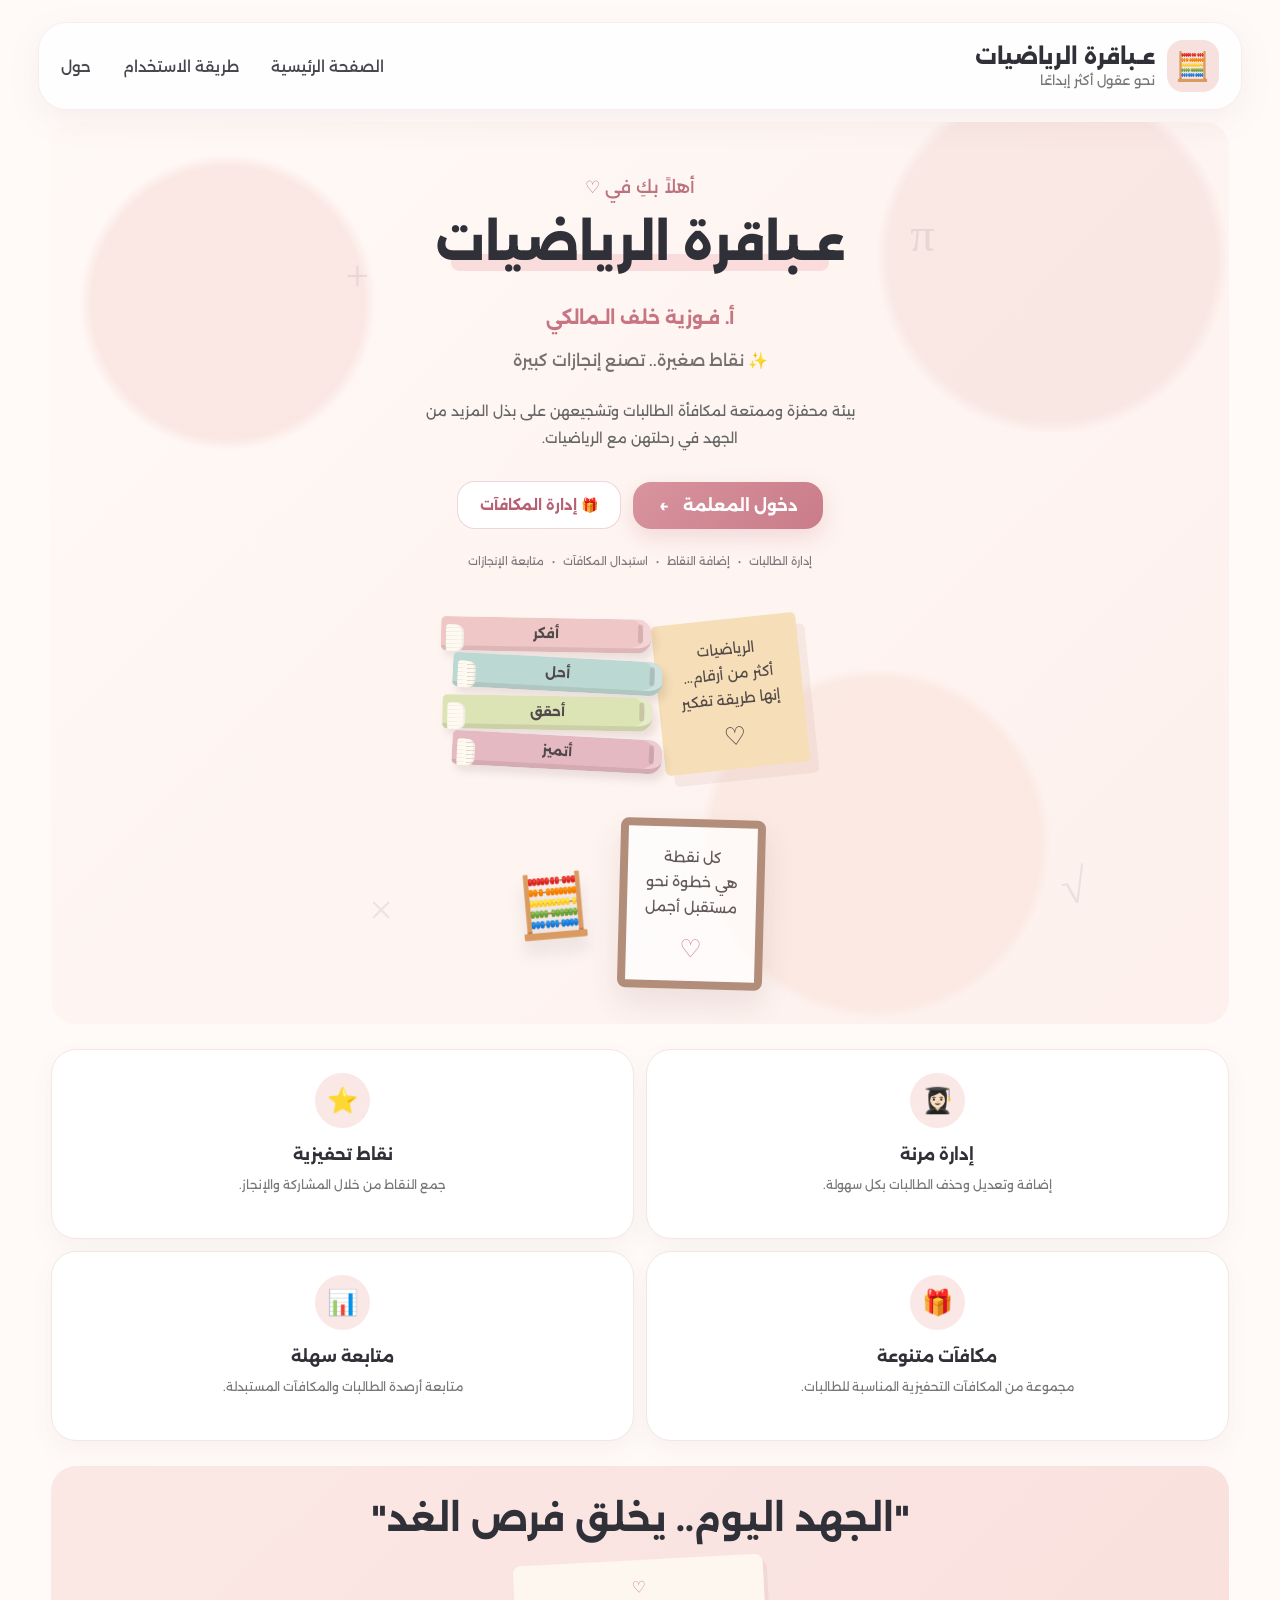
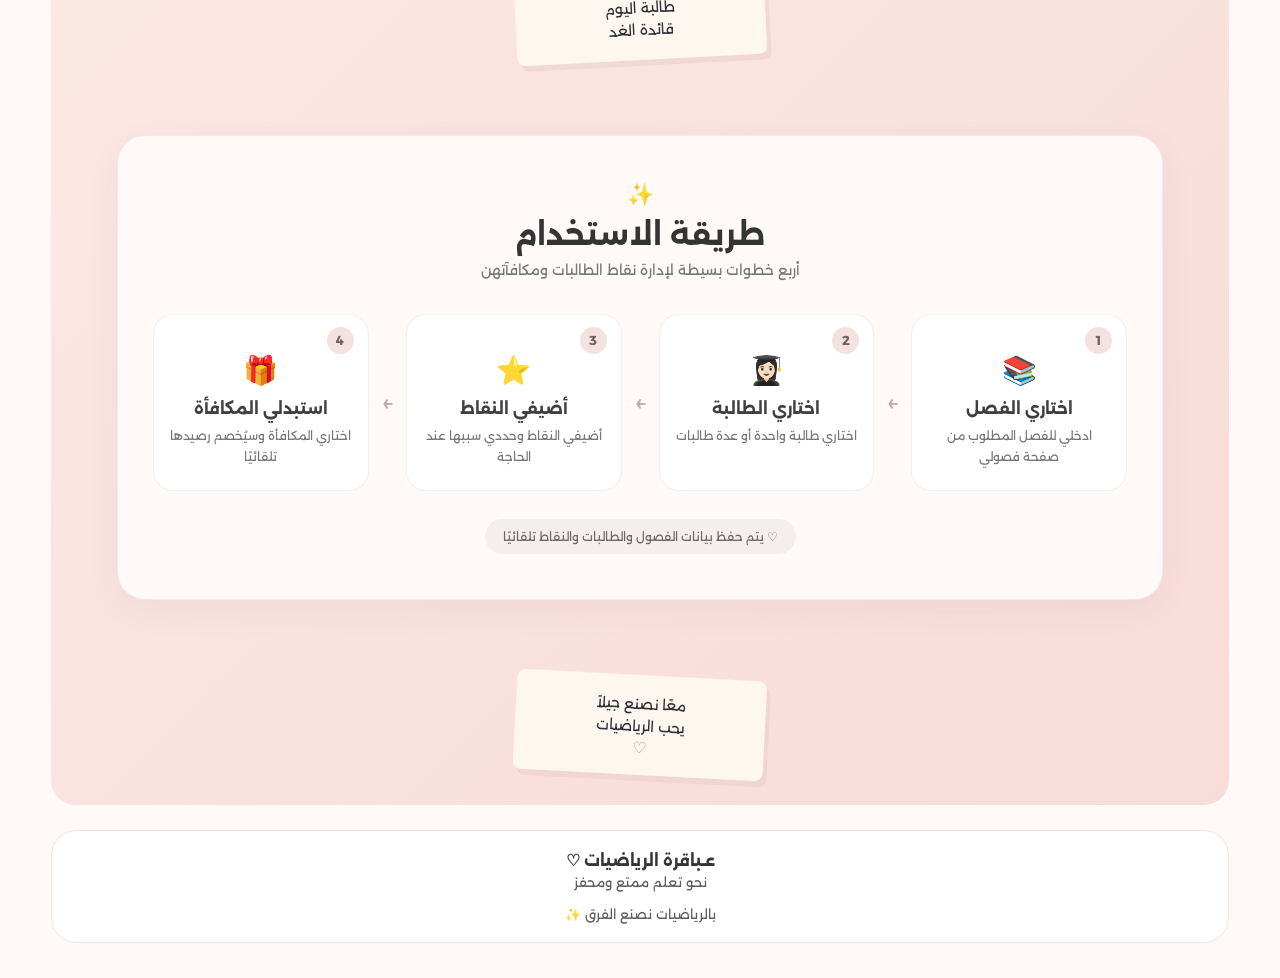
==== index.html @ 6f52456a "initial release - math geniuses" ====
<!DOCTYPE html>
<html lang="ar" dir="rtl">

<head>
    <meta charset="UTF-8">

    <meta
        name="viewport"
        content="width=device-width, initial-scale=1.0"
    >

    <title>عـباقرة الـريـاضيات</title>

    <!-- الخط العربي -->
    <link rel="preconnect" href="https://fonts.googleapis.com">
    <link rel="preconnect" href="https://fonts.gstatic.com" crossorigin>

    <link
    href="https://fonts.googleapis.com/css2?family=Alexandria:wght@400;500;600;700;800&display=swap"
    rel="stylesheet"
>

    <!-- ملف التنسيق -->
    <link rel="stylesheet" href="style.css">
</head>


<body>

    <!-- =========================
         شريط التنقل
    ========================== -->
    <header class="navbar">

        <div class="brand">
            <div class="brand-icon">🧮</div>

            <div>
                <h2>عـباقرة الرياضيات</h2>
                <p>نحو عقول أكثر إبداعًا</p>
            </div>
        </div>


        <nav class="nav-links">
            <a href="#home">الصفحة الرئيسية</a>
            <a href="#about">طريقة الاستخدام</a>
            <a href="#features">حول</a>
        </nav>

    </header>



    <!-- =========================
         الصفحة الرئيسية
    ========================== -->
    <main>

        <section class="hero" id="home">

            <!-- ديكورات رياضية -->
            <span class="math-symbol symbol-one">π</span>
            <span class="math-symbol symbol-two">√</span>
            <span class="math-symbol symbol-three">+</span>
            <span class="math-symbol symbol-four">×</span>


            <!-- الديكور الأيمن -->
            <div class="hero-decoration right-decoration">

                <div class="quote-card">
                    <p>
                        كل نقطة
                        <br>
                        هي خطوة نحو
                        <br>
                        مستقبل أجمل
                    </p>

                    <span>♡</span>
                </div>

                <div class="calculator">
                    🧮
                </div>

            </div>


            <!-- المحتوى الرئيسي -->
            <div class="hero-content">

                <p class="welcome">
                    أهلاً بكِ في ♡
                </p>

                <h1>
                     عـباقرة الرياضيات
                </h1>
<p class="teacher-name">أ. فـوزية خلف الـمالكي</p>
                <h3>
                    ✨ نقاط صغيرة.. تصنع إنجازات كبيرة
                </h3>

                <p class="hero-description">
                    بيئة محفزة وممتعة لمكافأة الطالبات
                    وتشجيعهن على بذل المزيد من الجهد
                    في رحلتهن مع الرياضيات.
                </p>
<div class="hero-main-actions">

    <a href="classes.html" class="main-btn">
        دخول المعلمة
        <span>←</span>
    </a>

    <a href="rewards.html?mode=manage" class="rewards-main-btn">
        🎁 إدارة المكافآت
    </a>

</div>

                <div class="hero-mini-info">
                    <span>إدارة الطالبات</span>
                    <span>•</span>
                    <span>إضافة النقاط</span>
                    <span>•</span>
                    <span>استبدال المكافآت</span>
                    <span>•</span>
                    <span>متابعة الإنجازات</span>
                </div>

            </div>


            <!-- الديكور الأيسر -->
            <div class="hero-decoration left-decoration">

                <div class="sticky-note">
                    <p>
                        الرياضيات
                        <br>
                        أكثر من أرقام...
                        <br>
                        إنها طريقة تفكير
                    </p>

                    <span>♡</span>
                </div>


                <div class="books">
                    <div class="book">أفكر</div>
                    <div class="book">أحل</div>
                    <div class="book">أحقق</div>
                    <div class="book">أتميز</div>
                </div>

            </div>

        </section>



        <!-- =========================
             مميزات النظام
        ========================== -->
        <section class="features" id="features">

            <article class="feature-card">

                <div class="feature-icon">
                    👩🏻‍🎓
                </div>

                <h3>إدارة مرنة</h3>

                <p>
                    إضافة وتعديل وحذف الطالبات
                    بكل سهولة.
                </p>

            </article>


            <article class="feature-card">

                <div class="feature-icon">
                    ⭐
                </div>

                <h3>نقاط تحفيزية</h3>

                <p>
                    جمع النقاط من خلال
                    المشاركة والإنجاز.
                </p>

            </article>


            <article class="feature-card">

                <div class="feature-icon">
                    🎁
                </div>

                <h3>مكافآت متنوعة</h3>

                <p>
                    مجموعة من المكافآت
                    التحفيزية المناسبة للطالبات.
                </p>

            </article>


            <article class="feature-card">

                <div class="feature-icon">
                    📊
                </div>

                <h3>متابعة سهلة</h3>

                <p>
                    متابعة أرصدة الطالبات
                    والمكافآت المستبدلة.
                </p>

            </article>

        </section>



        <!-- =========================
             عبارة تحفيزية
        ========================== -->
        <section class="motivation" id="about">

            <div class="small-note">
                <span>♡</span>
                <p>
                    طالبة اليوم
                    <br>
                    قائدة الغد
                </p>
            </div>
<!-- طريقة الاستخدام -->
<section class="how-to-use" id="how-to-use">

    <div class="how-title">
        <span>✨</span>
        <h2>طريقة الاستخدام</h2>
        <p>أربع خطوات بسيطة لإدارة نقاط الطالبات ومكافآتهن</p>
    </div>

    <div class="how-steps">

        <div class="how-step">
            <span class="step-number">1</span>
            <div class="step-icon">📚</div>
            <h3>اختاري الفصل</h3>
            <p>ادخلي للفصل المطلوب من صفحة فصولي</p>
        </div>

        <div class="how-arrow">←</div>

        <div class="how-step">
            <span class="step-number">2</span>
            <div class="step-icon">👩🏻‍🎓</div>
            <h3>اختاري الطالبة</h3>
            <p>اختاري طالبة واحدة أو عدة طالبات</p>
        </div>

        <div class="how-arrow">←</div>

        <div class="how-step">
            <span class="step-number">3</span>
            <div class="step-icon">⭐</div>
            <h3>أضيفي النقاط</h3>
            <p>أضيفي النقاط وحددي سببها عند الحاجة</p>
        </div>

        <div class="how-arrow">←</div>

        <div class="how-step">
            <span class="step-number">4</span>
            <div class="step-icon">🎁</div>
            <h3>استبدلي المكافأة</h3>
            <p>اختاري المكافأة وسيُخصم رصيدها تلقائيًا</p>
        </div>

    </div>

    <p class="how-note">
        ♡ يتم حفظ بيانات الفصول والطالبات والنقاط تلقائيًا
    </p>

</section>

            <h2>
                "الجهد اليوم.. يخلق فرص الغد"
            </h2>


            <div class="small-note">
                <p>
                    معًا نصنع جيلاً
                    <br>
                    يحب الرياضيات
                </p>
                <span>♡</span>
            </div>

        </section>

    </main>



    <!-- =========================
         الفوتر
    ========================== -->
    <footer>

        <div>
            <strong>عـباقرة الرياضيات ♡</strong>
            <p>نحو تعلم ممتع ومحفز</p>
        </div>

        <p>
            بالرياضيات نصنع الفرق ✨
        </p>

    </footer>



    <!-- ملف JavaScript -->
    <script src="script.js"></script>

</body>

</html>
---- style.css ----
/* =========================
   إعدادات عامة
========================= */

* {
    margin: 0;
    padding: 0;
    box-sizing: border-box;
}

html {
    scroll-behavior: smooth;
}
body {
    font-family: "Alexandria", sans-serif;
    background: #fffaf8;
    color: #303038;
    overflow-x: hidden;
}

button,
a {
    font-family: inherit;
}

button {
    border: none;
    cursor: pointer;
}


/* =========================
   شريط التنقل
========================= */

.navbar {
    width: min(94%, 1400px);
    min-height: 88px;
    margin: 22px auto 0;
    padding: 14px 22px;

    display: flex;
    align-items: center;
    justify-content: space-between;
    gap: 25px;

    background: rgba(255, 255, 255, 0.82);
    border: 1px solid rgba(208, 137, 147, 0.15);
    border-radius: 28px;

    box-shadow: 0 10px 35px rgba(110, 73, 76, 0.07);

    position: relative;
    z-index: 20;
}

.brand {
    display: flex;
    align-items: center;
    gap: 12px;
}

.brand-icon {
    width: 52px;
    height: 52px;

    display: grid;
    place-items: center;

    background: #f7e1df;
    border-radius: 16px;

    font-size: 28px;
}

.brand h2 {
    font-size: 21px;
    font-weight: 800;
}

.brand p {
    margin-top: 3px;
    font-size: 13px;
    color: #777;
}

.nav-links {
    display: flex;
    align-items: center;
    gap: 32px;
}

.nav-links a {
    color: #46464d;
    text-decoration: none;
    font-size: 15px;
    font-weight: 500;

    transition: 0.25s;
}

.nav-links a:hover {
    color: #c47d88;
}

.teacher-btn,
.main-btn {
    background: linear-gradient(
        135deg,
        #d8949e,
        #c97c89
    );

    color: white;

    border-radius: 18px;

    box-shadow: 0 8px 22px rgba(194, 112, 126, 0.22);

    transition:
        transform 0.25s ease,
        box-shadow 0.25s ease;
}

.teacher-btn {
    padding: 13px 21px;
    font-size: 15px;
}

.teacher-btn:hover,
.main-btn:hover {
    transform: translateY(-3px);
    box-shadow: 0 12px 26px rgba(194, 112, 126, 0.28);
}


/* =========================
   Hero
========================= */

.hero {
    width: min(94%, 1400px);
    min-height: 630px;

    margin: 18px auto 0;
    padding: 65px 45px;

    border-radius: 35px;

    position: relative;

    display: grid;
    grid-template-columns: 1fr 1.5fr 1fr;
    align-items: center;
    gap: 35px;

    overflow: hidden;

    background:
        radial-gradient(
            circle at 15% 20%,
            rgba(240, 188, 187, 0.28) 0 11%,
            transparent 12%
        ),
        radial-gradient(
            circle at 85% 15%,
            rgba(238, 202, 199, 0.30) 0 13%,
            transparent 14%
        ),
        radial-gradient(
            circle at 70% 80%,
            rgba(248, 221, 211, 0.45) 0 15%,
            transparent 16%
        ),
        linear-gradient(
            135deg,
            #fff9f5,
            #fdf0ed
        );
}


/* رموز الرياضيات بالخلفية */

.math-symbol {
    position: absolute;
    color: rgba(108, 100, 100, 0.18);
    font-family: Georgia, serif;
    user-select: none;
}

.symbol-one {
    top: 85px;
    right: 25%;
    font-size: 48px;
}

.symbol-two {
    bottom: 110px;
    right: 12%;
    font-size: 48px;
    transform: rotate(-10deg);
}

.symbol-three {
    top: 130px;
    left: 25%;
    font-size: 42px;
}

.symbol-four {
    bottom: 90px;
    left: 27%;
    font-size: 42px;
}


/* =========================
   منتصف الصفحة
========================= */

.hero-content {
    text-align: center;
    position: relative;
    z-index: 3;
}

.welcome {
    color: #bb737e;
    font-size: 21px;
    font-weight: 500;
    margin-bottom: 16px;
}

.hero-content h1 {
    display: inline-block;

    position: relative;

    font-size: clamp(38px, 4.4vw, 67px);
    line-height: 1.25;
    font-weight: 800;

    margin-bottom: 20px;
}

.hero-content h1::after {
    content: "";

    position: absolute;

    right: 4%;
    bottom: 2px;

    width: 92%;
    height: 17px;

    background: rgba(235, 166, 171, 0.32);

    border-radius: 20px;

    z-index: -1;
}

.hero-content h3 {
    font-size: 20px;
    color: #766f70;
    font-weight: 500;

    margin-bottom: 24px;
}

.hero-description {
    max-width: 580px;

    margin: 0 auto 30px;

    font-size: 17px;
    line-height: 2;
    color: #666;
}

.main-btn {
    min-width: 220px;

    padding: 16px 30px;

    font-size: 18px;
    font-weight: 700;
}

.main-btn span {
    margin-right: 10px;
}

.hero-mini-info {
    margin-top: 25px;

    display: flex;
    justify-content: center;
    flex-wrap: wrap;
    gap: 8px;

    color: #81787a;
    font-size: 13px;
}


/* =========================
   ديكورات Hero
========================= */

.hero-decoration {
    position: relative;
    z-index: 2;
}

.right-decoration {
    display: flex;
    flex-direction: column;
    align-items: center;
    gap: 28px;
}

.quote-card {
    width: 210px;
    min-height: 245px;

    padding: 34px 22px;

    display: flex;
    flex-direction: column;
    justify-content: center;

    text-align: center;

    background: rgba(255, 255, 255, 0.72);

    border: 8px solid #b28d79;
    border-radius: 8px;

    box-shadow: 0 15px 30px rgba(89, 63, 57, 0.10);

    transform: rotate(1.5deg);
}

.quote-card p {
    font-size: 21px;
    line-height: 1.8;
    color: #625958;
}

.quote-card span {
    margin-top: 12px;
    font-size: 25px;
    color: #d38a96;
}

.calculator {
    font-size: 75px;

    transform: rotate(-5deg);

    filter: drop-shadow(
        0 12px 8px rgba(0, 0, 0, 0.10)
    );
}


/* اليسار */

.left-decoration {
    display: flex;
    flex-direction: column;
    align-items: center;
    gap: 35px;
}

.sticky-note {
    width: 210px;
    min-height: 205px;

    padding: 30px 24px;

    background: #f6deb8;

    border-radius: 5px;

    box-shadow: 8px 12px 0 rgba(191, 143, 123, 0.12);

    transform: rotate(-6deg);

    text-align: center;
}

.sticky-note p {
    font-size: 19px;
    line-height: 1.8;
    color: #544b48;
}

.sticky-note span {
    display: block;
    margin-top: 8px;

    font-size: 25px;
}
.books {
    width: 225px;
    display: flex;
    flex-direction: column;
    align-items: center;
    gap: 5px;
    transform: rotate(2deg);
}

.book {
    width: 210px;
    height: 48px;

    position: relative;

    display: flex;
    align-items: center;
    justify-content: center;

    border-radius: 5px 14px 14px 5px;

    font-size: 17px;
    font-weight: 700;
    color: #51494b;

    /* سماكة الكتاب */
    border-bottom: 5px solid rgba(90, 70, 70, 0.12);

    box-shadow:
        4px 6px 8px rgba(83, 60, 60, 0.12),
        inset -8px 0 0 rgba(255,255,255,0.25);
}

/* كعب الكتاب */
.book::before {
    content: "";

    position: absolute;
    right: 8px;
    top: 5px;
    bottom: 5px;

    width: 5px;

    border-radius: 5px;

    background: rgba(100, 70, 75, 0.18);
}

/* شكل الصفحات من الطرف */
.book::after {
    content: "";

    position: absolute;
    left: 5px;
    top: 8px;

    width: 18px;
    height: 27px;

    border-radius: 3px 8px 8px 3px;

    background:
        repeating-linear-gradient(
            to bottom,
            #fffaf1 0px,
            #fffaf1 3px,
            #ddd3c7 4px
        );

    box-shadow: inset -2px 0 2px rgba(0,0,0,0.06);
}


/* نخلي الكتب مو فوق بعض بشكل مثالي */

.book:nth-child(1) {
    background: #efc7c7;
    transform: translateX(-7px) rotate(-1deg);
}

.book:nth-child(2) {
    background: #bcd8d2;
    transform: translateX(6px) rotate(1deg);
}

.book:nth-child(3) {
    background: #dce3b5;
    transform: translateX(-3px) rotate(-1deg);
}

.book:nth-child(4) {
    background: #e5b9c1;
    transform: translateX(8px) rotate(1deg);
}

/* =========================
   المميزات
========================= */

.features {
    width: min(94%, 1400px);

    margin: 25px auto;

    display: grid;
    grid-template-columns: repeat(4, 1fr);
    gap: 18px;
}

.feature-card {
    min-height: 220px;

    padding: 30px 22px;

    text-align: center;

    background: #ffffff;

    border: 1px solid #f4e6e3;
    border-radius: 25px;

    box-shadow: 0 10px 25px rgba(105, 77, 73, 0.05);

    transition:
        transform 0.25s ease,
        box-shadow 0.25s ease;
}

.feature-card:hover {
    transform: translateY(-5px);

    box-shadow: 0 15px 32px rgba(105, 77, 73, 0.10);
}

.feature-icon {
    width: 67px;
    height: 67px;

    margin: 0 auto 17px;

    display: grid;
    place-items: center;

    background: #f9e8e5;

    border-radius: 50%;

    font-size: 30px;
}

.feature-card h3 {
    font-size: 19px;
    margin-bottom: 10px;
}

.feature-card p {
    font-size: 14px;
    line-height: 1.8;
    color: #777;
}


/* =========================
   العبارة التحفيزية
========================= */

.motivation {
    width: min(94%, 1400px);

    margin: 25px auto;

    padding: 38px 50px;

    min-height: 170px;

    display: flex;
    align-items: center;
    justify-content: space-between;
    gap: 35px;

    background:
        linear-gradient(
            135deg,
            #fbe8e5,
            #f8dcd9
        );

    border-radius: 30px;
}

.motivation h2 {
    font-size: clamp(22px, 3vw, 36px);
    text-align: center;
}

.small-note {
    min-width: 165px;

    padding: 18px;

    text-align: center;

    background: rgba(255, 250, 241, 0.90);

    border-radius: 8px;

    transform: rotate(-3deg);

    box-shadow: 4px 6px 0 rgba(144, 94, 88, 0.08);
}

.small-note:last-child {
    transform: rotate(3deg);
}

.small-note p {
    line-height: 1.6;
    font-size: 14px;
}

.small-note span {
    color: #c87d88;
}


/* =========================
   Footer
========================= */

footer {
    width: min(94%, 1400px);

    margin: 25px auto 35px;

    padding: 25px 30px;

    display: flex;
    align-items: center;
    justify-content: space-between;
    gap: 30px;

    background: white;

    border: 1px solid #f1e4e1;
    border-radius: 25px;

    color: #625c5d;
}

footer strong {
    color: #34343a;
}

footer p {
    margin-top: 4px;
    font-size: 13px;
}


/* ========================================
   Tablet
   من 769px إلى 1100px
======================================== */

@media (max-width: 1100px) {

    .navbar {
        padding: 13px 18px;
    }

    .nav-links {
        gap: 15px;
    }

    .nav-links a {
        font-size: 13px;
    }

    .hero {
        min-height: 570px;

        grid-template-columns: 0.75fr 1.5fr 0.75fr;

        padding: 50px 25px;
        gap: 18px;
    }

    .quote-card,
    .sticky-note {
        width: 165px;
    }

    .quote-card {
        min-height: 205px;
        padding: 20px 15px;
    }

    .quote-card p {
        font-size: 17px;
    }

    .sticky-note {
        min-height: 175px;
        padding: 22px 15px;
    }

    .sticky-note p {
        font-size: 16px;
    }

    .books {
        width: 170px;
    }

    .calculator {
        font-size: 58px;
    }

    .features {
        grid-template-columns: repeat(2, 1fr);
    }
}


/* ========================================
   Mobile
======================================== */

@media (max-width: 768px) {

    .navbar {
        width: 92%;

        min-height: auto;

        margin-top: 14px;

        padding: 12px 15px;

        border-radius: 20px;
        flex-wrap: wrap;
    }

    .brand-icon {
        width: 42px;
        height: 42px;

        font-size: 23px;
    }

    .brand h2 {
        font-size: 16px;
    }

    .brand p {
        font-size: 10px;
    }
.nav-links {
    display: flex;
    width: 100%;
    justify-content: center;
    align-items: center;
    gap: 8px;
    order: 3;
    margin-top: 10px;
    flex-wrap: wrap;
}

.nav-links a {
    font-size: 11px;
    padding: 7px 10px;
    border-radius: 10px;
    white-space: nowrap;
}
    }

    .teacher-btn {
        padding: 10px 13px;
        font-size: 12px;
    }


    /* Hero */

    .hero {
        width: 92%;

        min-height: auto;

        margin-top: 12px;

        padding: 55px 20px 35px;

        display: flex;
        flex-direction: column;

        border-radius: 25px;
    }

    .hero-content {
        order: 1;
    }

    .left-decoration {
        order: 2;
    }

    .right-decoration {
        order: 3;
    }

    .welcome {
        font-size: 17px;
    }

    .hero-content h1 {
        font-size: clamp(34px, 10vw, 48px);
    }

    .hero-content h3 {
        font-size: 16px;
        line-height: 1.7;
    }

    .hero-description {
        max-width: 440px;

        font-size: 14px;
        line-height: 1.9;
    }

    .main-btn {
        min-width: 190px;

        padding: 14px 22px;

        font-size: 16px;
    }

    .hero-mini-info {
        font-size: 11px;
    }


    /* ديكورات الجوال */

    .left-decoration,
    .right-decoration {
        width: 100%;

        flex-direction: row;
        justify-content: center;

        margin-top: 15px;
    }

    .sticky-note,
    .quote-card {
        width: 145px;
        min-height: 150px;

        padding: 18px 12px;
    }

    .sticky-note p,
    .quote-card p {
        font-size: 14px;
    }

    .books {
        width: 145px;
    }

    .book {
        height: 34px;
        font-size: 13px;
    }

    .calculator {
        font-size: 60px;
    }

    .math-symbol {
        opacity: 0.65;
    }


    /* Features */

    .features {
        width: 92%;

        grid-template-columns: repeat(2, 1fr);

        gap: 12px;
    }

    .feature-card {
        min-height: 190px;

        padding: 23px 12px;
    }

    .feature-icon {
        width: 55px;
        height: 55px;

        font-size: 25px;
    }

    .feature-card h3 {
        font-size: 16px;
    }

    .feature-card p {
        font-size: 12px;
    }


    /* Motivation */

    .motivation {
        width: 92%;

        padding: 30px 20px;

        flex-direction: column;

        gap: 20px;

        border-radius: 25px;
    }

    .motivation h2 {
        order: -1;
    }

    .small-note {
        width: min(100%, 250px);
    }


    /* Footer */

    footer {
        width: 92%;

        padding: 20px;

        flex-direction: column;

        text-align: center;

        gap: 12px;
    }



/* ========================================
   الجوال الصغير جدًا
======================================== */

@media (max-width: 420px) {

    .brand p {
        display: none;
    }

    .teacher-btn span {
        display: none;
    }

    .hero {
        padding-left: 15px;
        padding-right: 15px;
    }

    .hero-content h1 {
        font-size: 34px;
    }

    .features {
        grid-template-columns: 1fr;
    }

    .left-decoration,
    .right-decoration {
        gap: 12px;
    }

    .sticky-note,
    .quote-card,
    .books {
        width: 130px;
    }
}
.main-btn {
    display: inline-block;
    text-decoration: none;
}
/* ========================================
   صفحة الفصول
======================================== */

.classes-page {
    min-height: 100vh;
    padding: 45px 5% 70px;

    background:
        radial-gradient(
            circle at 10% 15%,
            rgba(239, 199, 199, 0.35) 0 8%,
            transparent 9%
        ),
        radial-gradient(
            circle at 90% 80%,
            rgba(221, 226, 191, 0.30) 0 10%,
            transparent 11%
        ),
        linear-gradient(
            135deg,
            #fffaf7,
            #fdf1ee
        );

    position: relative;
}


/* زر العودة */

.back-link {
    display: inline-flex;
    align-items: center;

    padding: 10px 16px;

    color: #9d6871;
    background: rgba(255, 255, 255, 0.75);

    border: 1px solid #f0dcda;
    border-radius: 14px;

    text-decoration: none;
    font-size: 14px;

    transition: 0.25s;
}

.back-link:hover {
    transform: translateX(4px);
    background: white;
}


/* عنوان الصفحة */

.classes-header {
    max-width: 700px;

    margin: 55px auto 35px;

    text-align: center;
}

.classes-small-title {
    display: inline-block;

    margin-bottom: 12px;

    color: #bd7782;
    font-size: 15px;
    font-weight: 600;
}

.classes-header h1 {
    position: relative;

    width: fit-content;

    margin: 0 auto 15px;

    font-size: clamp(38px, 5vw, 60px);
    font-weight: 800;
}

.classes-header h1::after {
    content: "";

    position: absolute;

    right: 0;
    bottom: 2px;

    width: 100%;
    height: 14px;

    background: rgba(232, 161, 168, 0.28);

    border-radius: 20px;

    z-index: -1;
}

.classes-header p {
    color: #777074;

    font-size: 16px;
    line-height: 1.9;
}


/* الحاوية */

.classes-container {
    width: min(100%, 1100px);

    margin: 0 auto;

    padding: 35px;

    background: rgba(255, 255, 255, 0.65);

    border: 1px solid rgba(235, 213, 210, 0.8);
    border-radius: 30px;

    box-shadow: 0 15px 40px rgba(103, 73, 73, 0.06);

    text-align: center;
}


/* مكان بطاقات الفصول */

.classes-grid {
    display: grid;

    grid-template-columns:
        repeat(auto-fit, minmax(240px, 1fr));

    gap: 20px;

    margin-bottom: 25px;
}


/* حالة عدم وجود فصول */

.empty-classes {
    padding: 45px 20px 35px;

    text-align: center;
}

.empty-icon {
    width: 90px;
    height: 90px;

    margin: 0 auto 20px;

    display: grid;
    place-items: center;

    background: #f8e4e1;

    border-radius: 50%;

    font-size: 43px;

    box-shadow: 0 10px 25px rgba(133, 91, 91, 0.08);
}

.empty-classes h2 {
    margin-bottom: 10px;

    font-size: 22px;
    color: #494348;
}

.empty-classes p {
    color: #898084;

    font-size: 14px;
    line-height: 1.8;
}


/* زر إضافة فصل */

.add-class-btn {
    display: inline-flex;
    align-items: center;
    justify-content: center;
    gap: 8px;

    min-width: 175px;

    padding: 14px 24px;

    background:
        linear-gradient(
            135deg,
            #d8949e,
            #c97c89
        );

    color: white;

    border-radius: 17px;

    font-size: 15px;
    font-weight: 600;

    box-shadow:
        0 9px 22px rgba(194, 112, 126, 0.22);

    transition:
        transform 0.25s ease,
        box-shadow 0.25s ease;
}

.add-class-btn span {
    font-size: 20px;
}

.add-class-btn:hover {
    transform: translateY(-3px);

    box-shadow:
        0 13px 27px rgba(194, 112, 126, 0.28);
}


/* ========================================
   صفحة الفصول - Tablet
======================================== */

@media (max-width: 900px) {

    .classes-page {
        padding:
            35px 4%
            60px;
    }

    .classes-header {
        margin-top: 45px;
    }

    .classes-container {
        padding: 28px;
    }
}


/* ========================================
   صفحة الفصول - Mobile
======================================== */

@media (max-width: 600px) {

    .classes-page {
        padding:
            22px 4%
            45px;
    }

    .back-link {
        font-size: 12px;

        padding:
            9px 12px;
    }

    .classes-header {
        margin:
            40px auto
            25px;
    }

    .classes-header h1 {
        font-size: 40px;
    }

    .classes-header p {
        padding: 0 12px;

        font-size: 13px;
    }

    .classes-container {
        padding:
            20px 15px
            25px;

        border-radius: 23px;
    }

    .empty-classes {
        padding:
            35px 10px
            28px;
    }

    .empty-icon {
        width: 75px;
        height: 75px;

        font-size: 35px;
    }

    .empty-classes h2 {
        font-size: 18px;
    }

    .empty-classes p {
        font-size: 12px;
    }

    .add-class-btn {
        width: 100%;

        max-width: 280px;
    }
}
/* ========================================
   نافذة إضافة فصل
======================================== */

.modal-overlay {
    position: fixed;
    inset: 0;

    display: none;
    align-items: center;
    justify-content: center;

    padding: 20px;

    background: rgba(55, 45, 48, 0.35);
    backdrop-filter: blur(5px);

    z-index: 1000;
}

.modal-overlay.active {
    display: flex;
}

.class-modal {
    position: relative;

    width: min(100%, 430px);

    padding: 38px 32px 32px;

    background: #fffaf8;

    border: 1px solid #f0dcda;
    border-radius: 28px;

    box-shadow: 0 25px 60px rgba(80, 55, 60, 0.18);

    text-align: center;
}

.close-modal {
    position: absolute;
    top: 15px;
    left: 18px;

    width: 35px;
    height: 35px;

    display: grid;
    place-items: center;

    background: #f7e7e5;
    color: #9d6871;

    border-radius: 50%;

    font-size: 22px;
}

.modal-icon {
    width: 75px;
    height: 75px;

    margin: 0 auto 18px;

    display: grid;
    place-items: center;

    background: #f8e4e1;
    border-radius: 50%;

    font-size: 35px;
}

.class-modal h2 {
    margin-bottom: 8px;

    font-size: 23px;
}

.class-modal p {
    margin-bottom: 22px;

    color: #81787b;
    font-size: 13px;
}

.class-modal input {
    width: 100%;

    padding: 15px 17px;
    margin-bottom: 16px;

    background: white;

    border: 1px solid #ead8d5;
    border-radius: 14px;
    outline: none;

    font-family: inherit;
    font-size: 14px;

    transition: 0.2s;
}

.class-modal input:focus {
    border-color: #d8949e;

    box-shadow:
        0 0 0 3px rgba(216, 148, 158, 0.13);
}

.save-class-btn {
    width: 100%;

    padding: 14px;

    background:
        linear-gradient(135deg, #d8949e, #c97c89);

    color: white;

    border-radius: 14px;

    font-size: 15px;
    font-weight: 600;
}

@media (max-width: 600px) {

    .class-modal {
        padding: 35px 22px 25px;

        border-radius: 22px;
    }
}
/* ========================================
   بطاقات الفصول
======================================== */

.class-card {
    position: relative;

    padding: 28px 22px;

    background:
        linear-gradient(
            145deg,
            #ffffff,
            #fff8f6
        );

    border: 1px solid #f0dfdc;
    border-radius: 23px;

    box-shadow:
        0 10px 25px rgba(95, 68, 72, 0.07);

    text-align: center;

    transition:
        transform 0.25s ease,
        box-shadow 0.25s ease;
}

.class-card:hover {
    transform: translateY(-4px);

    box-shadow:
        0 15px 32px rgba(95, 68, 72, 0.11);
}

.class-card-icon {
    width: 65px;
    height: 65px;

    margin: 0 auto 15px;

    display: grid;
    place-items: center;

    background: #f7e3e1;

    border-radius: 18px;

    font-size: 31px;
}

.class-card h2 {
    margin-bottom: 8px;

    font-size: 20px;
    color: #443e42;
}

.class-card p {
    margin-bottom: 20px;

    color: #8b8185;
    font-size: 13px;
}

.students-count {
    font-weight: 700;
    color: #bc7681;
}

.enter-class-btn {
    width: 100%;

    padding: 12px 18px;

    background: #f6e5e3;
    color: #a96772;

    border-radius: 13px;

    font-size: 14px;
    font-weight: 600;

    transition: 0.2s;
}

.enter-class-btn:hover {
    background: #d58d98;
    color: white;
}
/* أزرار تعديل وحذف الفصل */

.class-card-actions {
    position: absolute;

    top: 14px;
    left: 14px;

    display: flex;
    gap: 6px;
}

.edit-class-btn,
.delete-class-btn {
    width: 34px;
    height: 34px;

    display: grid;
    place-items: center;

    padding: 0;

    background: #fff;

    border: 1px solid #f0dfdc;
    border-radius: 10px;

    font-size: 14px;

    transition: 0.2s;
}

.edit-class-btn:hover {
    background: #f7e6e3;
    transform: translateY(-2px);
}

.delete-class-btn:hover {
    background: #f9dddd;
    transform: translateY(-2px);
}
/* ========================================
   صفحة الفصل
======================================== */

.class-page {
    min-height: 100vh;
    padding: 45px 5% 70px;

    background:
        radial-gradient(
            circle at 12% 18%,
            rgba(239, 199, 199, 0.32) 0 8%,
            transparent 9%
        ),
        radial-gradient(
            circle at 88% 82%,
            rgba(221, 226, 191, 0.28) 0 10%,
            transparent 11%
        ),
        linear-gradient(
            135deg,
            #fffaf7,
            #fdf1ee
        );
}


/* عنوان الفصل */
.class-header {
    position: relative;

    max-width: 700px;
    min-height: 150px;

    margin: 50px auto 35px;

    display: flex;
    flex-direction: column;
    align-items: center;
    justify-content: center;

    text-align: center;
}

.class-small-title {
    display: inline-block;

    margin-bottom: 12px;

    color: #bd7782;

    font-size: 15px;
    font-weight: 600;
}

.class-header h1 {
    position: relative;

    width: fit-content;

    margin: 0 auto 12px;

    font-size: clamp(36px, 5vw, 58px);
    font-weight: 800;
}

.class-header h1::after {
    content: "";

    position: absolute;

    right: 0;
    bottom: 2px;

    width: 100%;
    height: 14px;

    background: rgba(232, 161, 168, 0.28);

    border-radius: 20px;

    z-index: -1;
}

.class-header p {
    color: #82797d;
    font-size: 15px;
}

.class-header p span {
    color: #bb737e;
    font-weight: 700;
}


/* صندوق الطالبات */

.students-section {
    width: min(100%, 1150px);

    margin: 0 auto;

    padding: 30px;

    background: rgba(255, 255, 255, 0.72);

    border: 1px solid #f0dfdc;
    border-radius: 30px;

    box-shadow:
        0 15px 40px rgba(103, 73, 73, 0.06);
}


/* رأس القسم */

.students-section-header {
    display: flex;

    align-items: center;
    justify-content: space-between;

    gap: 20px;

    padding-bottom: 22px;

    border-bottom: 1px solid #f1e5e2;
}

.students-section-header h2 {
    margin-bottom: 6px;

    font-size: 22px;
}

.students-section-header p {
    color: #8a8184;

    font-size: 13px;
}


/* زر إضافة طالبة */

.add-student-btn {
    display: inline-flex;

    align-items: center;
    justify-content: center;

    padding: 13px 20px;

    background:
        linear-gradient(
            135deg,
            #d8949e,
            #c97c89
        );

    color: white;

    border-radius: 15px;

    font-size: 14px;
    font-weight: 600;

    box-shadow:
        0 8px 20px rgba(194, 112, 126, 0.20);

    transition: 0.25s;
}

.add-student-btn:hover {
    transform: translateY(-2px);

    box-shadow:
        0 11px 25px rgba(194, 112, 126, 0.27);
}


/* مكان بطاقات الطالبات */

.students-grid {
    display: grid;

    grid-template-columns:
        repeat(auto-fit, minmax(230px, 1fr));

    gap: 16px;

    margin-top: 25px;
}


/* إذا الفصل فارغ */

.empty-students {
    padding: 60px 20px 45px;

    text-align: center;
}

.empty-student-icon {
    width: 85px;
    height: 85px;

    margin: 0 auto 18px;

    display: grid;
    place-items: center;

    background: #f8e5e2;

    border-radius: 50%;

    font-size: 38px;
}

.empty-students h3 {
    margin-bottom: 9px;

    color: #494348;

    font-size: 19px;
}

.empty-students p {
    color: #8b8285;

    font-size: 13px;
}


/* Tablet */

@media (max-width: 900px) {

    .class-page {
        padding: 35px 4% 60px;
    }

    .students-section {
        padding: 25px;
    }
}


/* Mobile */

@media (max-width: 600px) {

    .class-page {
        padding: 22px 4% 45px;
    }

    .class-header {
        margin: 40px auto 25px;
    }

    .class-header h1 {
        font-size: 38px;
    }

    .students-section {
        padding: 20px 15px;

        border-radius: 23px;
    }

    .students-section-header {
        align-items: flex-start;
        flex-direction: column;
    }

    .add-student-btn {
        width: 100%;
    }

    .students-grid {
        grid-template-columns: 1fr;
    }

    .empty-students {
        padding: 45px 10px 35px;
    }
}
/* ========================================
   بطاقة الطالبة
======================================== */

.student-card {
    padding: 25px 20px;

    background:
        linear-gradient(
            145deg,
            #ffffff,
            #fff9f7
        );

    border: 1px solid #f0e0dd;
    border-radius: 22px;

    text-align: center;

    box-shadow:
        0 9px 24px rgba(92, 65, 70, 0.06);

    transition:
        transform 0.25s ease,
        box-shadow 0.25s ease;
}

.student-card:hover {
    transform: translateY(-4px);

    box-shadow:
        0 14px 30px rgba(92, 65, 70, 0.10);
}


.student-avatar {
    width: 65px;
    height: 65px;

    margin: 0 auto 14px;

    display: grid;
    place-items: center;

    background: #f8e5e2;

    border-radius: 50%;

    font-size: 30px;
}


.student-card h3 {
    margin-bottom: 14px;

    color: #474045;

    font-size: 17px;
}


.student-points {
    display: flex;

    align-items: center;
    justify-content: center;

    gap: 6px;

    margin-bottom: 18px;

    color: #8a7d80;

    font-size: 13px;
}


.student-points strong {
    color: #bb737e;

    font-size: 22px;
}


.manage-student-btn {
    width: 100%;

    padding: 11px 15px;

    background: #f6e5e3;
    color: #a96772;

    border-radius: 12px;

    font-size: 13px;
    font-weight: 600;

    transition: 0.2s;
}


.manage-student-btn:hover {
    background: #d58d98;
    color: white;
}

/* ========================================
   صفحة إدارة الطالبة
======================================== */

.student-page {
    min-height: 100vh;
    padding: 45px 5% 70px;

    background:
        radial-gradient(
            circle at 12% 18%,
            rgba(239, 199, 199, 0.32) 0 8%,
            transparent 9%
        ),
        radial-gradient(
            circle at 88% 82%,
            rgba(221, 226, 191, 0.28) 0 10%,
            transparent 11%
        ),
        linear-gradient(
            135deg,
            #fffaf7,
            #fdf1ee
        );
}


/* بطاقة الطالبة */

.student-profile {
    width: min(100%, 650px);

    margin: 45px auto 25px;
    padding: 38px 30px;

    text-align: center;

    background: rgba(255, 255, 255, 0.78);

    border: 1px solid #f0dfdc;
    border-radius: 30px;

    box-shadow:
        0 15px 40px rgba(103, 73, 73, 0.07);
}


.student-profile-avatar {
    width: 90px;
    height: 90px;

    margin: 0 auto 18px;

    display: grid;
    place-items: center;

    background: #f8e5e2;

    border-radius: 50%;

    font-size: 42px;

    box-shadow:
        0 8px 20px rgba(120, 82, 88, 0.08);
}


.student-class-name {
    margin-bottom: 8px;

    color: #bb737e;

    font-size: 14px;
    font-weight: 600;
}


.student-profile h1 {
    margin-bottom: 25px;

    color: #403a3e;

    font-size: clamp(30px, 5vw, 45px);
    font-weight: 800;
}


/* رصيد النقاط */

.points-balance {
    width: min(100%, 310px);

    margin: 0 auto;
    padding: 22px;

    background:
        linear-gradient(
            135deg,
            #fff6df,
            #fffaf0
        );

    border: 1px solid #f3e3b9;
    border-radius: 22px;
}

.points-star {
    display: block;

    margin-bottom: 5px;

    font-size: 28px;
}

.points-balance div {
    display: flex;

    align-items: baseline;
    justify-content: center;

    gap: 7px;
}

.points-balance strong {
    color: #b87b42;

    font-size: 38px;
    font-weight: 800;
}

.points-balance div span {
    color: #8b7663;

    font-size: 14px;
}

.points-balance p {
    margin-top: 4px;

    color: #9b8b7b;

    font-size: 11px;
}


/* إدارة النقاط */

.points-management {
    width: min(100%, 650px);

    margin: 0 auto;
    padding: 30px;

    background: rgba(255, 255, 255, 0.78);

    border: 1px solid #f0dfdc;
    border-radius: 28px;

    box-shadow:
        0 12px 35px rgba(103, 73, 73, 0.06);
}


.points-title {
    margin-bottom: 25px;

    text-align: center;
}

.points-title h2 {
    margin-bottom: 7px;

    color: #454044;

    font-size: 22px;
}

.points-title p {
    color: #8c8386;

    font-size: 13px;
}


.points-input-group {
    margin-bottom: 17px;
}

.points-input-group label {
    display: block;

    margin-bottom: 8px;

    color: #625b5e;

    font-size: 13px;
    font-weight: 600;
}

.points-input-group input {
    width: 100%;

    padding: 15px 17px;

    background: #fff;

    border: 1px solid #ead8d5;
    border-radius: 14px;

    outline: none;

    font-family: inherit;
    font-size: 15px;

    text-align: center;

    transition: 0.2s;
}

.points-input-group input:focus {
    border-color: #d8949e;

    box-shadow:
        0 0 0 3px rgba(216, 148, 158, 0.13);
}


.points-buttons {
    display: grid;

    grid-template-columns: 1fr 1fr;

    gap: 12px;
}


.add-points-btn,
.remove-points-btn {
    padding: 14px 18px;

    border-radius: 14px;

    font-size: 14px;
    font-weight: 600;

    transition: 0.25s;
}


.add-points-btn {
    background:
        linear-gradient(
            135deg,
            #d8949e,
            #c97c89
        );

    color: white;

    box-shadow:
        0 8px 20px rgba(194, 112, 126, 0.20);
}


.remove-points-btn {
    background: #f6e9e7;

    color: #a66972;

    border: 1px solid #efd8d5;
}


.add-points-btn:hover,
.remove-points-btn:hover {
    transform: translateY(-2px);
}


/* Mobile */

@media (max-width: 600px) {

    .student-page {
        padding: 22px 4% 45px;
    }

    .student-profile {
        margin-top: 35px;

        padding: 30px 20px;

        border-radius: 24px;
    }

    .student-profile-avatar {
        width: 78px;
        height: 78px;

        font-size: 36px;
    }

    .student-profile h1 {
        font-size: 30px;
    }

    .points-management {
        padding: 23px 18px;

        border-radius: 23px;
    }

    .points-buttons {
        grid-template-columns: 1fr;
    }
}
.teacher-name {
    margin: 14px 0 18px;
    font-size: 18px;
    font-weight: 700;
    color: #c87583;
}
.quick-points {
    display: flex;
    justify-content: center;
    gap: 8px;
    margin: 14px 0;
}

.quick-point-btn {
    border: none;
    background: #f7e4e7;
    color: #a85f6d;
    font-family: inherit;
    font-size: 14px;
    font-weight: 700;
    padding: 8px 14px;
    border-radius: 10px;
    cursor: pointer;
    transition: 0.2s ease;
}

.quick-point-btn:hover {
    background: #e9c4cb;
    transform: translateY(-2px);
}
.student-select {
    display: flex;
    align-items: center;
    gap: 6px;
    width: fit-content;
    margin-bottom: 8px;
    font-size: 13px;
    color: #8f6d73;
    cursor: pointer;
}

.student-checkbox {
    width: 17px;
    height: 17px;
    accent-color: #c9828e;
    cursor: pointer;
}
/* ==============================
   شريط إدارة نقاط الطالبات
============================== */

.group-points-bar {
    background: #fff9f8;
    border: 1px solid #f0dddd;
    border-radius: 18px;
    padding: 16px 20px;
    margin: 18px 0 25px;

    display: flex;
    align-items: center;
    justify-content: space-between;
    gap: 15px;

    flex-wrap: wrap;
}


/* تحديد الكل */

.select-all-wrapper {
    display: flex;
    align-items: center;
    gap: 7px;

    font-size: 14px;
    font-weight: 600;
    color: #55515d;
}

.select-all-wrapper input {
    width: 18px;
    height: 18px;
    accent-color: #c77c89;
    cursor: pointer;
}


/* منطقة إضافة النقاط */

.group-points-controls {
    display: flex;
    align-items: center;
    gap: 10px;
    flex-wrap: wrap;
}

.group-points-label {
    font-size: 14px;
    font-weight: 600;
    color: #66616b;
}


/* اختيار السبب */

#pointsReason {
    min-width: 160px;
    height: 42px;

    padding: 0 12px;

    border: 1px solid #ead7d7;
    border-radius: 12px;

    background: white;
    color: #55515d;

    font-family: inherit;
    font-size: 13px;

    outline: none;
    cursor: pointer;
}

#pointsReason:focus {
    border-color: #c77c89;
}


/* سبب مخصص */

#customReason {
    height: 42px;
    width: 150px;

    padding: 0 12px;

    border: 1px solid #ead7d7;
    border-radius: 12px;

    background: white;
    font-family: inherit;

    outline: none;
}

#customReason:focus {
    border-color: #c77c89;
}


/* أزرار النقاط */

.group-point-btn {
    border: none;
    border-radius: 11px;

    min-width: 48px;
    height: 42px;

    background: #efd8dc;
    color: #a85668;

    font-family: inherit;
    font-size: 14px;
    font-weight: 700;

    cursor: pointer;

    transition:
        transform 0.2s ease,
        background 0.2s ease;
}

.group-point-btn:hover {
    background: #e7c5cb;
    transform: translateY(-2px);
}

.group-point-btn:active {
    transform: scale(0.96);
}


/* الجوال */

@media (max-width: 600px) {

    .group-points-bar {
        padding: 14px;
        align-items: stretch;
        flex-direction: column;
    }

    .group-points-controls {
        width: 100%;
    }

    #pointsReason,
    #customReason {
        flex: 1;
        min-width: 130px;
    }

    .group-point-btn {
        flex: 1;
    }
}
/* خانة عدد النقاط المخصصة */
#customGroupPoints {
    width: 125px;
    height: 42px;

    padding: 0 12px;

    border: 1px solid #ead7d7;
    border-radius: 12px;

    background: #ffffff;
    color: #55515d;

    font-family: inherit;
    font-size: 13px;

    outline: none;
    text-align: center;

    transition: border-color 0.2s ease,
                box-shadow 0.2s ease;
}

#customGroupPoints:focus {
    border-color: #c77c89;
    box-shadow: 0 0 0 3px rgba(199, 124, 137, 0.12);
}

/* زر إضافة النقاط المخصصة */
#addCustomGroupPoints {
    height: 42px;
    padding: 0 18px;

    border: none;
    border-radius: 11px;

    background: #c77c89;
    color: white;

    font-family: inherit;
    font-size: 13px;
    font-weight: 700;

    cursor: pointer;

    transition: transform 0.2s ease,
                background 0.2s ease;
}

#addCustomGroupPoints:hover {
    background: #b96d7b;
    transform: translateY(-2px);
}

#addCustomGroupPoints:active {
    transform: scale(0.96);
}
/* أزرار إدارة الطالبة */

.edit-student-name-btn,
.delete-student-btn {
    border: none;
    border-radius: 12px;
    padding: 10px 16px;
    margin: 6px 4px;

    font-family: inherit;
    font-size: 13px;
    font-weight: 600;

    cursor: pointer;
    transition: 0.2s ease;
}

/* تعديل الاسم */
.edit-student-name-btn {
    background: #f2e1e3;
    color: #a85f6c;
}

.edit-student-name-btn:hover {
    background: #ead1d5;
    transform: translateY(-2px);
}

/* حذف الطالبة */
.delete-student-btn {
    background: #fff4f3;
    color: #b85c5c;
    border: 1px solid #efd4d2;
}

.delete-student-btn:hover {
    background: #fbe5e3;
    transform: translateY(-2px);
}
/* ==============================
   زر فتح متجر المكافآت
============================== */

.open-rewards-btn {
    display: inline-flex;
    align-items: center;
    justify-content: center;
    gap: 8px;

    margin-top: 14px;
    padding: 13px 24px;

    background: #c77c89;
    color: #ffffff;

    border: none;
    border-radius: 14px;

    font-family: inherit;
    font-size: 14px;
    font-weight: 700;

    text-decoration: none;
    cursor: pointer;

    transition: 0.2s ease;
}

.open-rewards-btn:hover {
    background: #b96d7b;
    transform: translateY(-2px);
}

.open-rewards-btn:active {
    transform: scale(0.97);
}
/* ==============================
   صفحة متجر المكافآت
============================== */

.rewards-page {
    width: min(1100px, 92%);
    margin: 0 auto;
    padding: 45px 0 80px;
}

/* زر الرجوع */
.rewards-back-btn {
    display: inline-block;
    margin-bottom: 25px;

    color: #a96874;
    text-decoration: none;
    font-weight: 600;
    font-size: 14px;
}

/* رأس الصفحة */
.rewards-header {
    background: #fffaf8;
    border: 1px solid #f1e5e1;
    border-radius: 26px;

    padding: 30px;
    margin-bottom: 18px;
}

.rewards-small-title {
    color: #bf7885;
    font-size: 13px;
    font-weight: 700;
    margin-bottom: 7px;
}

.rewards-header h1 {
    margin: 0 0 8px;
    color: #444451;
    font-size: 30px;
}

.rewards-header p {
    margin: 0;
    color: #89858b;
}

/* معلومات الطالبة */
.reward-student-info {
    display: flex;
    align-items: center;
    justify-content: space-between;
    gap: 20px;

    background: #ffffff;
    border: 1px solid #eee4e1;
    border-radius: 22px;

    padding: 22px 26px;
    margin-bottom: 30px;
}

.reward-student-info span {
    color: #999298;
    font-size: 13px;
}

.reward-student-info h2 {
    margin: 5px 0 0;
    color: #4b4954;
}

/* الرصيد */
.reward-student-balance {
    background: #fff8dc;
    border: 1px solid #f2e7b9;
    border-radius: 16px;

    padding: 12px 18px;

    display: flex;
    align-items: center;
    gap: 7px;
}

.reward-student-balance strong {
    color: #bd7a2d;
    font-size: 23px;
}

/* قسم المكافآت */
.rewards-section {
    background: #ffffff;
    border-radius: 26px;
    border: 1px solid #eee5e2;

    padding: 28px;
}

.rewards-title {
    margin-bottom: 22px;
}

.rewards-title h2 {
    margin: 0 0 5px;
    color: #474550;
}

.rewards-title p {
    margin: 0;
    color: #999298;
    font-size: 14px;
}

/* شبكة المكافآت */
.rewards-grid {
    display: grid;
    grid-template-columns:
        repeat(auto-fit, minmax(210px, 1fr));

    gap: 18px;
}

/* بطاقة المكافأة */
.reward-card {
    background: #fffafa;
    border: 1px solid #f0dfdf;
    border-radius: 20px;

    padding: 24px 18px;
    text-align: center;

    transition: 0.2s ease;
}

.reward-card:hover {
    transform: translateY(-4px);
    box-shadow: 0 10px 25px rgba(100, 70, 70, 0.08);
}

.reward-icon {
    width: 64px;
    height: 64px;

    margin: 0 auto 14px;

    display: flex;
    align-items: center;
    justify-content: center;

    background: #f7e8e9;
    border-radius: 18px;

    font-size: 30px;
}

.reward-card h3 {
    margin: 0 0 12px;
    color: #4c4953;
    font-size: 17px;
}

.reward-price {
    color: #b77735;
    font-weight: 700;
    margin-bottom: 18px;
}

/* زر الاستبدال */
.redeem-reward-btn {
    width: 100%;

    border: none;
    border-radius: 12px;

    padding: 11px 15px;

    background: #c77c89;
    color: white;

    font-family: inherit;
    font-weight: 700;

    cursor: pointer;
    transition: 0.2s ease;
}

.redeem-reward-btn:hover {
    background: #b96d7b;
    transform: translateY(-2px);
}

/* الجوال */
@media (max-width: 600px) {

    .rewards-page {
        width: 92%;
        padding-top: 25px;
    }

    .rewards-header {
        padding: 22px;
    }

    .rewards-header h1 {
        font-size: 24px;
    }

    .reward-student-info {
        align-items: stretch;
        flex-direction: column;
    }

    .reward-student-balance {
        justify-content: center;
    }

    .rewards-section {
        padding: 20px;
    }

    .rewards-grid {
        grid-template-columns: 1fr;
    }
}
/* =========================
   نافذة إضافة مكافأة
========================= */

.reward-modal {
    display: none;
    position: fixed;
    inset: 0;
    z-index: 1000;

    background: rgba(0, 0, 0, 0.35);

    align-items: center;
    justify-content: center;

    padding: 20px;
}

.reward-modal.active {
    display: flex;
}

.reward-modal-content {
    position: relative;

    width: 100%;
    max-width: 430px;

    background: #fffaf7;
    border-radius: 24px;

    padding: 32px 26px 26px;

    box-shadow: 0 20px 60px rgba(0, 0, 0, 0.15);
}

.reward-modal-content h2 {
    margin: 0 0 24px;
    text-align: center;
}

.reward-modal-content label {
    display: block;
    margin: 14px 0 7px;
    font-weight: 700;
}

.reward-modal-content input {
    width: 100%;
    box-sizing: border-box;

    padding: 13px 15px;

    border: 1px solid #eadbd7;
    border-radius: 12px;

    font-family: inherit;
    font-size: 15px;
}

.close-reward-modal {
    position: absolute;
    top: 12px;
    left: 15px;

    border: none;
    background: transparent;

    font-size: 28px;
    cursor: pointer;
}

.save-reward-btn {
    width: 100%;

    margin-top: 22px;
    padding: 13px;

    border: none;
    border-radius: 14px;

    background: #c77c89;
    color: white;

    font-family: inherit;
    font-size: 15px;
    font-weight: 700;

    cursor: pointer;
}

.save-reward-btn:hover {
    background: #b96d7b;
}
/* =========================
   أزرار إدارة المكافآت
========================= */

.reward-actions {
    display: grid;
    grid-template-columns: 1fr 1fr;
    gap: 8px;
    margin-top: 16px;
}

/* زر الاستبدال */
.reward-actions .redeem-reward-btn {
    grid-column: 1 / -1;
    width: 100%;
    min-height: 44px;
    border: none;
    border-radius: 12px;
    cursor: pointer;
    font-family: inherit;
    font-weight: 700;
}

/* تعديل + حذف */
.edit-reward-btn,
.delete-reward-btn {
    min-height: 40px;
    border-radius: 11px;
    font-family: inherit;
    font-weight: 700;
    cursor: pointer;
    transition: 0.2s ease;
}

/* تعديل */
.edit-reward-btn {
    background: #f7f1ed;
    color: #795f59;
    border: 1px solid #e8d9d3;
}

.edit-reward-btn:hover {
    background: #eee3de;
}

/* حذف */
.delete-reward-btn {
    background: #fff5f5;
    color: #a85e63;
    border: 1px solid #efd7d9;
}

.delete-reward-btn:hover {
    background: #f8e7e8;
}

/* حركة خفيفة */
.edit-reward-btn:hover,
.delete-reward-btn:hover,
.redeem-reward-btn:hover {
    transform: translateY(-1px);
}
/* زر إضافة مكافأة */
#addRewardBtn {
    display: inline-flex;
    align-items: center;
    justify-content: center;
    gap: 7px;

    padding: 11px 18px;

    background: #c77c89;
    color: white;

    border: none;
    border-radius: 14px;

    font-family: inherit;
    font-size: 14px;
    font-weight: 700;

    cursor: pointer;
    transition: 0.2s ease;

    box-shadow: 0 5px 14px rgba(199, 124, 137, 0.18);
}

#addRewardBtn:hover {
    background: #b96d7b;
    transform: translateY(-1px);
}

#addRewardBtn:active {
    transform: translateY(0);
}
/* ========================================
   سجل الطالبة
======================================== */

.student-history-section {
    width: min(850px, 92%);
    margin: 35px auto;
    padding: 25px;
    background: rgba(255, 255, 255, 0.75);
    border-radius: 24px;
    box-shadow: 0 10px 30px rgba(0, 0, 0, 0.06);
}

.student-history-title {
    text-align: center;
    margin-bottom: 22px;
}

.student-history-title h2 {
    margin: 0 0 5px;
    font-size: 25px;
}

.student-history-title p {
    margin: 0;
    opacity: 0.65;
    font-size: 14px;
}

.student-history-list {
    display: flex;
    flex-direction: column;
    gap: 12px;
}

.student-history-item {
    display: flex;
    align-items: center;
    justify-content: space-between;
    gap: 20px;

    padding: 15px 18px;

    background: #fff;
    border-radius: 16px;
    border: 1px solid rgba(0, 0, 0, 0.06);
}

.history-info {
    display: flex;
    flex-direction: column;
    gap: 3px;
}

.history-info strong {
    font-size: 16px;
}

.history-info span {
    font-size: 14px;
    opacity: 0.75;
}

.history-info small {
    font-size: 12px;
    opacity: 0.5;
}

.history-points {
    flex-shrink: 0;
    font-size: 18px;
    font-weight: 700;
    direction: ltr;
}

.empty-student-history {
    text-align: center;
    padding: 20px;
    opacity: 0.6;
}


/* الجوال */
@media (max-width: 600px) {

    .student-history-section {
        width: 92%;
        padding: 18px;
    }

    .student-history-item {
        padding: 13px 14px;
        gap: 10px;
    }

    .history-info strong {
        font-size: 14px;
    }

    .history-info span {
        font-size: 13px;
    }

    .history-points {
        font-size: 16px;
    }
}
/* ========================================
   سجل الفصل العام
======================================== */

.class-history-section {
    width: min(900px, 92%);
    margin: 35px auto;
    padding: 25px;
    background: rgba(255, 255, 255, 0.75);
    border-radius: 24px;
    box-shadow: 0 10px 30px rgba(0, 0, 0, 0.06);
}

.class-history-title {
    text-align: center;
    margin-bottom: 22px;
}

.class-history-title h2 {
    margin: 0 0 5px;
    font-size: 25px;
}

.class-history-title p {
    margin: 0;
    opacity: 0.65;
    font-size: 14px;
}

.class-history-list {
    display: flex;
    flex-direction: column;
    gap: 12px;
}

.class-history-item {
    display: flex;
    align-items: center;
    justify-content: space-between;
    gap: 20px;

    padding: 15px 18px;
    background: #fff;
    border-radius: 16px;
    border: 1px solid rgba(0, 0, 0, 0.06);
}

.class-history-info {
    display: flex;
    flex-direction: column;
    gap: 3px;
}

.class-history-info strong {
    font-size: 16px;
}

.class-history-info span {
    font-size: 14px;
    opacity: 0.75;
}

.class-history-info small {
    font-size: 12px;
    opacity: 0.5;
}

.class-history-points {
    flex-shrink: 0;
    font-size: 18px;
    font-weight: 700;
    direction: ltr;
}

.empty-class-history {
    text-align: center;
    padding: 20px;
    opacity: 0.6;
}


/* الجوال */
@media (max-width: 600px) {

    .class-history-section {
        width: 92%;
        padding: 18px;
    }

    .class-history-item {
        padding: 13px 14px;
        gap: 10px;
    }

    .class-history-info strong {
        font-size: 14px;
    }

    .class-history-info span {
        font-size: 13px;
    }

    .class-history-points {
        font-size: 16px;
    }
}
/* ========================================
   قسم حماية البيانات - تصميم إداري
======================================== */

.backup-section {
    width: min(850px, 92%);
    margin: 55px auto 35px;
    padding: 28px;

    background: #f8f8f6;
    border: 1px solid #d9d9d4;
    border-radius: 18px;

    box-shadow: 0 8px 25px rgba(0, 0, 0, 0.05);
}


/* العنوان */
.backup-title {
    text-align: right;
    margin-bottom: 22px;
}

.backup-title h2 {
    margin: 0 0 7px;
    font-size: 22px;
    font-weight: 700;
    color: #30332f;
}

.backup-title p {
    margin: 0;
    font-size: 14px;
    color: #747871;
}


/* الأزرار */
.backup-actions {
    display: flex;
    gap: 12px;
    flex-wrap: wrap;
}


/* الزرين بشكل عام */
.export-backup-btn,
.import-backup-btn {
    flex: 1;
    min-width: 220px;

    padding: 13px 18px;

    border-radius: 10px;
    font-family: inherit;
    font-size: 14px;
    font-weight: 600;

    cursor: pointer;
    transition: 0.2s ease;
}


/* تصدير - الإجراء الأساسي */
.export-backup-btn {
    background: #343a36;
    color: white;
    border: 1px solid #343a36;
}

.export-backup-btn:hover {
    transform: translateY(-2px);
    box-shadow: 0 6px 15px rgba(0, 0, 0, 0.12);
}


/* استعادة - إجراء ثانوي */
.import-backup-btn {
    background: white;
    color: #343a36;
    border: 1px solid #9da39e;
}

.import-backup-btn:hover {
    background: #eeeeeb;
    transform: translateY(-2px);
}


/* تنسيق الجوال */
@media (max-width: 600px) {

    .backup-section {
        width: 92%;
        padding: 20px;
        margin-top: 40px;
    }

    .backup-actions {
        flex-direction: column;
    }

    .export-backup-btn,
    .import-backup-btn {
        width: 100%;
        min-width: 0;
    }
}
/* حالة متجر المكافآت الفارغ */
.empty-rewards {
    grid-column: 1 / -1;
    width: 100%;
    padding: 45px 20px;
    text-align: center;
    background: rgba(255, 255, 255, 0.65);
    border: 1px dashed rgba(0, 0, 0, 0.12);
    border-radius: 22px;
}

.empty-rewards-icon {
    font-size: 48px;
    margin-bottom: 12px;
}

.empty-rewards h3 {
    margin: 0 0 7px;
    font-size: 20px;
}

.empty-rewards p {
    margin: 0;
    font-size: 14px;
    opacity: 0.65;
}
/* =========================
   رسائل النجاح Toast
========================= */

.toast-message {
    position: fixed;
    top: 25px;
    left: 50%;
    transform: translate(-50%, 20px);

    background: #343a36;
    color: #fff;

    padding: 13px 22px;
    border-radius: 12px;

    font-size: 14px;
    font-weight: 600;

    box-shadow: 0 8px 25px rgba(0, 0, 0, 0.15);

    opacity: 0;
    visibility: hidden;

    transition: 0.3s ease;
    z-index: 9999;

    white-space: nowrap;
}

.toast-message.show {
    opacity: 1;
    visibility: visible;
    transform: translate(-50%, 0);
}

@media (max-width: 600px) {
    .toast-message {
        width: max-content;
        max-width: 90%;
        text-align: center;
        white-space: normal;
    }
}
/* ================================
   طريقة الاستخدام
================================ */

.how-to-use {
    width: min(1100px, 92%);
    margin: 55px auto;
    padding: 45px 35px;
    background: #fffaf8;
    border: 1px solid rgba(190, 150, 150, 0.18);
    border-radius: 28px;
    text-align: center;
    box-shadow: 0 10px 35px rgba(80, 60, 60, 0.05);
}

.how-title {
    margin-bottom: 35px;
}

.how-title > span {
    font-size: 22px;
}

.how-title h2 {
    margin: 8px 0;
    font-size: 30px;
    color: #343434;
}

.how-title p {
    margin: 0;
    color: #777;
    font-size: 14px;
}


/* الخطوات */

.how-steps {
    display: flex;
    align-items: stretch;
    justify-content: center;
    gap: 12px;
}

.how-step {
    position: relative;
    flex: 1;
    min-width: 0;
    padding: 28px 15px 22px;
    background: #ffffff;
    border-radius: 20px;
    border: 1px solid rgba(190, 150, 150, 0.16);
}

.step-number {
    position: absolute;
    top: 12px;
    right: 14px;

    width: 27px;
    height: 27px;

    display: flex;
    align-items: center;
    justify-content: center;

    border-radius: 50%;
    background: #f4e2e1;
    color: #725f5f;

    font-size: 13px;
    font-weight: 700;
}

.step-icon {
    font-size: 28px;
    margin: 10px 0 12px;
}

.how-step h3 {
    margin: 0 0 7px;
    font-size: 16px;
    color: #3f3f3f;
}

.how-step p {
    margin: 0;
    font-size: 12px;
    line-height: 1.8;
    color: #777;
}


/* الأسهم بين الخطوات */

.how-arrow {
    display: flex;
    align-items: center;
    justify-content: center;

    font-size: 22px;
    color: #c6a6a4;
}


/* الملاحظة */

.how-note {
    display: inline-block;
    margin: 28px 0 0;
    padding: 10px 18px;

    background: #f5eeee;
    border-radius: 50px;

    font-size: 12px;
    color: #716565;
}


/* الجوال */

@media (max-width: 600px) {

    .how-to-use {
        margin: 35px auto;
        padding: 30px 18px;
        border-radius: 22px;
    }

    .how-title h2 {
        font-size: 24px;
    }

    .how-steps {
        flex-direction: column;
        gap: 12px;
    }

    .how-step {
        width: 100%;
    }

    .how-arrow {
        transform: rotate(-90deg);
        height: 15px;
    }

    .how-note {
        line-height: 1.8;
    }
}
/* =========================================
   صندوق إضافة النقاط للمحددات - التصميم الجديد
========================================= */

.group-points-bar {
    display: block;
    width: 100%;
    margin: 25px 0 30px;
    padding: 24px;
    background: #fffaf9;
    border: 1px solid #eadbd8;
    border-radius: 24px;
    box-shadow: 0 8px 25px rgba(90, 65, 65, 0.05);
}


/* رأس الصندوق */

.group-points-heading {
    display: flex;
    align-items: center;
    justify-content: space-between;
    gap: 20px;
    margin-bottom: 24px;
}

.group-heading-text h3 {
    margin: 0 0 6px;
    font-size: 21px;
    color: #3f3638;
}

.group-heading-text p {
    margin: 0;
    font-size: 13px;
    color: #8b7d7d;
}


/* تحديد الكل */

.group-points-heading .select-all-label {
    display: flex;
    align-items: center;
    gap: 8px;
    white-space: nowrap;
    font-size: 13px;
    font-weight: 600;
    color: #725d61;
    cursor: pointer;
}

.group-points-heading .select-all-label input {
    width: 18px;
    height: 18px;
    accent-color: #bd667a;
    cursor: pointer;
}


/* الثلاث خطوات */

.group-points-actions {
    display: grid;
    grid-template-columns: 1fr 1fr 1.15fr;
    gap: 0;
    align-items: stretch;
}

.group-action-block {
    padding: 4px 24px;
    min-width: 0;
}

.group-action-block:not(:last-child) {
    border-left: 1px solid #eee1df;
}

.group-step-title {
    display: block;
    margin-bottom: 12px;
    font-size: 14px;
    font-weight: 600;
    color: #594b4e;
}

.group-step-title b {
    color: #ad536a;
}


/* القائمة */

.group-action-block select,
#customReason {
    width: 100%;
    height: 48px;
    padding: 0 14px;
    border: 1px solid #dfcecb;
    border-radius: 13px;
    background: #fff;
    color: #4c4244;
    font-family: inherit;
    font-size: 13px;
    outline: none;
}

.group-action-block select:focus,
#customReason:focus,
#customGroupPoints:focus {
    border-color: #c67a8b;
}

#customReason {
    margin-top: 9px;
}


/* +1 +2 +5 */

.quick-group-buttons {
    display: flex;
    gap: 10px;
}

.quick-group-buttons .group-point-btn {
    flex: 1;
    height: 48px;
    border: none;
    border-radius: 13px;
    background: #f3dedd;
    color: #9d4058;
    font-family: inherit;
    font-size: 16px;
    font-weight: 700;
    cursor: pointer;
    transition: 0.2s ease;
}

.quick-group-buttons .group-point-btn:hover {
    transform: translateY(-2px);
    background: #efd2d4;
}


/* العدد المخصص */

.custom-points-row {
    display: flex;
    gap: 9px;
}

#customGroupPoints {
    width: 100%;
    min-width: 0;
    height: 48px;
    padding: 0 13px;
    border: 1px solid #dfcecb;
    border-radius: 13px;
    background: #fff;
    font-family: inherit;
    font-size: 13px;
    text-align: center;
    outline: none;
}

#addCustomGroupPoints {
    min-width: 105px;
    height: 48px;
    padding: 0 18px;
    border: none;
    border-radius: 13px;
    background: #bd667a;
    color: #fff;
    font-family: inherit;
    font-size: 13px;
    font-weight: 700;
    cursor: pointer;
    transition: 0.2s ease;
}

#addCustomGroupPoints:hover {
    transform: translateY(-2px);
    background: #aa586b;
}


/* الملاحظة السفلية */

.group-points-note {
    margin-top: 22px;
    padding: 12px 16px;
    border-radius: 14px;
    background: #f7efed;
    text-align: center;
    color: #7d6c6d;
    font-size: 12px;
}


/* التابلت */

@media (max-width: 900px) {

    .group-points-actions {
        grid-template-columns: 1fr 1fr;
        gap: 20px 0;
    }

    .group-action-block {
        padding: 4px 18px;
    }

    .group-action-block:nth-child(2) {
        border-left: none;
    }

    .group-action-block:nth-child(3) {
        grid-column: 1 / -1;
        border-left: none;
        border-top: 1px solid #eee1df;
        padding-top: 20px;
    }
}


/* الجوال */

@media (max-width: 600px) {

    .group-points-bar {
        padding: 18px 15px;
        border-radius: 20px;
    }

    .group-points-heading {
        align-items: flex-start;
        flex-direction: column;
        gap: 12px;
    }

    .group-heading-text h3 {
        font-size: 18px;
    }

    .group-points-actions {
        display: flex;
        flex-direction: column;
        gap: 0;
    }

    .group-action-block {
        width: 100%;
        padding: 18px 0;
        border-left: none !important;
    }

    .group-action-block:not(:first-child) {
        border-top: 1px solid #eee1df;
    }

    .quick-group-buttons {
        width: 100%;
    }

    .custom-points-row {
        width: 100%;
    }

    #addCustomGroupPoints {
        min-width: 95px;
    }

    .group-points-note {
        margin-top: 8px;
        line-height: 1.7;
    }
}
/* =========================================
   ترتيب عنوان وزر إضافة المكافأة
========================================= */

.rewards-title {
    display: flex;
    align-items: center;
    justify-content: space-between;
    gap: 20px;

    margin-bottom: 28px;
}

.rewards-title > div h2 {
    margin: 0 0 6px;
}

.rewards-title > div p {
    margin: 0;
}

.add-reward-btn {
    flex-shrink: 0;

    padding: 13px 22px;
    border: none;
    border-radius: 14px;

    font-family: inherit;
    font-size: 14px;
    font-weight: 700;

    cursor: pointer;
}


/* الجوال */

@media (max-width: 600px) {

    .rewards-title {
        align-items: flex-start;
        flex-direction: column;
        gap: 15px;
    }

    .add-reward-btn {
        width: 100%;
    }
}
/* =========================
   أزرار الرئيسية
========================= */

.hero-main-actions {
    display: flex;
    align-items: center;
    justify-content: center;
    gap: 12px;
    flex-wrap: wrap;
}

.rewards-main-btn {
    display: inline-flex;
    align-items: center;
    justify-content: center;

    padding: 14px 22px;
    border-radius: 18px;

    background: #fff;
    color: #b75f73;

    border: 1px solid rgba(183, 95, 115, 0.25);

    text-decoration: none;
    font-size: 14px;
    font-weight: 700;

    transition: 0.25s ease;
}

.rewards-main-btn:hover {
    transform: translateY(-2px);
    background: #fff8fa;
}

/* الجوال */
@media (max-width: 600px) {

    .hero-main-actions {
        width: 100%;
        gap: 8px;
    }

    .hero-main-actions .main-btn,
    .rewards-main-btn {
        width: 100%;
        max-width: 240px;
    }
}
/* =========================
   مسار التنقل العلوي
========================= */

.home-link,
.back-link {
    display: inline-flex;
    align-items: center;

    margin: 0 0 18px 0;
    padding: 7px 10px;

    background: transparent;
    border: none;
    box-shadow: none;

    color: #8d7076;
    font-size: 13px;
    font-weight: 600;
    text-decoration: none;

    transition: 0.2s ease;
}

.home-link {
    margin-left: 4px;
}

.home-link:hover,
.back-link:hover {
    color: #b65f74;
    background: #fff7f8;
    border-radius: 9px;
    transform: none;
}
/* =========================
   نجمة الشهر
========================= */

.classes-header {
    position: relative;
}

.month-star-btn {
    position: absolute;
    left: 28px;
    top: 50%;
    transform: translateY(-50%);

    width: 125px;
    height: 125px;

    display: flex;
    flex-direction: column;
    align-items: center;
    justify-content: center;
    gap: 4px;

    /* اللون الأصفر البارز */
    background: linear-gradient(
        145deg,
        #fffce8 5%,
        #fff2ad 38%,
        #ffd66e 100%
    );

    color: #513a22;

    border: none;

    /* شكل النجمة */
    clip-path: polygon(
        50% 0%,
        61% 34%,
        98% 35%,
        68% 56%,
        79% 91%,
        50% 70%,
        21% 91%,
        32% 56%,
        2% 35%,
        39% 34%
    );

    font-family: inherit;
    font-size: 15px;
    font-weight: 800;
    line-height: 1.25;

    cursor: pointer;

    /* الظلال هي اللي بتخليها بارزة */
    filter:
        drop-shadow(0 5px 0 #e7a95c)
        drop-shadow(0 10px 7px rgba(190, 92, 105, 0.28))
        drop-shadow(0 15px 16px rgba(119, 74, 55, 0.12));

    transition:
        transform 0.25s ease,
        filter 0.25s ease;
}

/* لمعة داخلية بسيطة */
.month-star-btn::before {
    content: "";
    position: absolute;

    width: 72%;
    height: 55%;

    top: 14%;
    left: 14%;

    background: linear-gradient(
        145deg,
        rgba(255,255,255,0.8),
        rgba(255,255,255,0)
    );

    clip-path: inherit;

    pointer-events: none;
}

/* نخلي الكلام فوق اللمعة */
.month-star-btn span {
    position: relative;
    z-index: 2;
    pointer-events: none;

    font-size: 11px;
    line-height: 1.15;
    font-weight: 800;
}
/* الحركة عند المرور عليها */
.month-star-btn:hover {
    transform:
        translateY(-50%)
        translateY(-4px)
        scale(1.06)
        rotate(-2deg);

    filter:
        drop-shadow(0 6px 0 #e3a14d)
        drop-shadow(0 13px 9px rgba(190, 92, 105, 0.32))
        drop-shadow(0 18px 18px rgba(119, 74, 55, 0.15));
}

/* عند الضغط */
.month-star-btn:active {
    transform:
        translateY(-50%)
        scale(0.97);
}


/* =========================
   نجمة الشهر - الجوال
========================= */

@media (max-width: 600px) {

    .month-star-btn {
        position: static;

        width: 105px;
        height: 105px;

        margin: 16px auto 4px;

        transform: none;

        font-size: 13px;
    }

    .month-star-btn:hover {
        transform:
            translateY(-3px)
            scale(1.04)
            rotate(-2deg);
    }

    .month-star-btn:active {
        transform: scale(0.97);
    }
}
/* =========================
   لعبة نجمة الشهر
========================= */

.month-star-game {
    position: fixed;
    inset: 0;
    z-index: 9999;

    display: none;
    align-items: center;
    justify-content: center;

    padding: 20px;

    background: rgba(76, 57, 62, 0.35);
    backdrop-filter: blur(7px);
}

.month-star-game.active {
    display: flex;
}

.month-star-game-box {
    position: relative;

    width: min(520px, 92vw);
    min-height: 360px;

    display: flex;
    flex-direction: column;
    align-items: center;
    justify-content: center;

    padding: 55px 35px;

    text-align: center;

    background:
        radial-gradient(
            circle at top,
            #fff9d8 0%,
            #fffdf5 38%,
            #fff7f8 100%
        );

    border: 1px solid rgba(231, 185, 105, 0.35);
    border-radius: 30px;

    box-shadow:
        0 25px 70px rgba(91, 65, 69, 0.22);
}

.close-star-game {
    position: absolute;
    top: 18px;
    left: 20px;

    width: 38px;
    height: 38px;

    border: none;
    border-radius: 50%;

    background: rgba(255, 255, 255, 0.75);
    color: #8d7076;

    font-size: 25px;
    cursor: pointer;
}

.star-game-icon {
    margin-bottom: 18px;

    font-size: 72px;

    filter:
        drop-shadow(0 7px 8px rgba(213, 157, 53, 0.25));
}

.star-game-small {
    margin-bottom: 8px;

    color: #b78453;
    font-size: 14px;
    font-weight: 700;
}

.month-star-game-box h2 {
    margin: 0 0 12px;

    color: #513a42;
    font-size: clamp(30px, 5vw, 44px);
}

.month-star-game-box p {
    margin: 0;

    color: #88777b;
    font-size: 15px;
}
/* =========================
   العد التنازلي - نجمة الشهر
========================= */

.star-countdown {
    min-height: 95px;
    margin-top: 25px;

    display: flex;
    align-items: center;
    justify-content: center;

    color: #d19a35;

    font-size: 72px;
    font-weight: 900;
    line-height: 1;

}

/* شكل أسماء السحب */
.star-countdown {
    min-width: 220px;
    padding: 14px 28px;

    font-size: clamp(24px, 4vw, 36px);
    font-weight: 800;
    text-align: center;

    color: #7c5960;
}

.star-countdown.show-number {
    animation: starCountPop 0.7s ease;
}

@keyframes starCountPop {

    0% {
        opacity: 0;
        transform: scale(0.4);
    }

    45% {
        opacity: 1;
        transform: scale(1.2);
    }

    100% {
        opacity: 1;
        transform: scale(1);
    }
}


/* =========================
   نتيجة نجمة الشهر
========================= */

.star-winner-result {
    display: none;

    width: 100%;
    margin-top: 22px;

    text-align: center;
}

.star-winner-result.active {
    display: block;

    animation: starWinnerReveal 0.8s ease forwards;
}

.star-winner-title {
    margin-bottom: 12px;

    color: #b78334;

    font-size: 16px;
    font-weight: 700;
}

.star-winner-name {
    margin: 8px 0;

    color: #513a42;

    font-size: clamp(28px, 5vw, 42px);
    font-weight: 900;
}

.star-winner-points {
    color: #a36c76;

    font-size: 15px;
    font-weight: 700;
}

@keyframes starWinnerReveal {

    0% {
        opacity: 0;
        transform: scale(0.65) translateY(15px);
    }

    60% {
        opacity: 1;
        transform: scale(1.08) translateY(0);
    }

    100% {
        opacity: 1;
        transform: scale(1) translateY(0);
    }
}
/* ========================================
   لعبة نجمة الشهر - التصميم النهائي
======================================== */

.month-star-game {
    position: fixed;
    inset: 0;
    z-index: 9999;

    display: none;
    align-items: center;
    justify-content: center;

    padding: 22px;

    background: rgba(72, 53, 59, 0.45);
    backdrop-filter: blur(10px);
}

.month-star-game.active {
    display: flex;
}


/* البطاقة الرئيسية */

.month-star-game-box {
    position: relative;
    overflow: hidden;

    width: min(560px, 94vw);
    min-height: 610px;

    display: flex;
    flex-direction: column;
    align-items: center;
    justify-content: center;

    padding: 55px 42px 45px;

    text-align: center;

    background:
        radial-gradient(
            circle at 50% 22%,
            rgba(255, 228, 166, 0.38),
            transparent 31%
        ),
        linear-gradient(
            155deg,
            #fffdf7 0%,
            #fff7ed 48%,
            #fff2f4 100%
        );

    border: 1.5px solid rgba(218, 169, 79, 0.65);
    border-radius: 34px;

    box-shadow:
        0 30px 80px rgba(68, 43, 48, 0.28),
        inset 0 0 35px rgba(255, 255, 255, 0.65);
}


/* لمعات خلفية */

.month-star-game-box::before {
    content: "✦     ·     ✧          ✦     ·     ✦";
    position: absolute;

    top: 32px;
    left: 50%;

    width: 90%;

    transform: translateX(-50%);

    color: rgba(213, 162, 64, 0.52);

    font-size: 17px;
    letter-spacing: 17px;

    pointer-events: none;
}


/* سحب وردية أسفل البطاقة */

.month-star-game-box::after {
    content: "";
    position: absolute;

    left: -10%;
    bottom: -65px;

    width: 120%;
    height: 150px;

    background:
        radial-gradient(
            circle at 10% 45%,
            #fff1ed 0 45px,
            transparent 47px
        ),
        radial-gradient(
            circle at 25% 25%,
            #ffe7e7 0 60px,
            transparent 62px
        ),
        radial-gradient(
            circle at 45% 55%,
            #fff6e9 0 65px,
            transparent 67px
        ),
        radial-gradient(
            circle at 65% 25%,
            #ffe9eb 0 60px,
            transparent 62px
        ),
        radial-gradient(
            circle at 88% 50%,
            #fff1e9 0 55px,
            transparent 57px
        );

    opacity: 0.9;

    pointer-events: none;
}


/* زر الإغلاق */

.close-star-game {
    position: absolute;
    top: 20px;
    left: 22px;
    z-index: 10;

    width: 38px;
    height: 38px;

    display: flex;
    align-items: center;
    justify-content: center;

    border: none;
    border-radius: 50%;

    background: rgba(255, 255, 255, 0.7);
    color: #9b777b;

    font-family: inherit;
    font-size: 24px;

    cursor: pointer;

    transition: 0.2s ease;
}

.close-star-game:hover {
    background: #ffffff;
    transform: rotate(8deg) scale(1.05);
}


/* النجمة الكبيرة */

.star-game-icon {
    position: relative;
    z-index: 2;

    margin-bottom: 17px;

    font-size: 88px;
    line-height: 1;

    filter:
        drop-shadow(0 8px 0 rgba(213, 158, 50, 0.13))
        drop-shadow(0 14px 15px rgba(205, 151, 49, 0.22));

    animation: starFloat 2.3s ease-in-out infinite;
}

@keyframes starFloat {
    0%,
    100% {
        transform: translateY(0) rotate(-3deg);
    }

    50% {
        transform: translateY(-8px) rotate(3deg);
    }
}


/* النصوص قبل الإعلان */

.star-game-small {
    position: relative;
    z-index: 2;

    margin-bottom: 10px;

    color: #c28b48;

    font-size: 15px;
    font-weight: 800;
}

.month-star-game-box > h2 {
    position: relative;
    z-index: 2;

    margin: 0 0 10px;

    color: #563b46;

    font-size: clamp(26px, 4vw, 36px);
    font-weight: 900;

    line-height: 1.25;
}

.month-star-game-box > p {
    position: relative;
    z-index: 2;

    margin: 0;

    color: #a18083;

    font-size: 16px;
}


/* ========================================
   العد التنازلي
======================================== */

.star-countdown {
    position: relative;
    z-index: 3;

    width: 130px;
    height: 130px;

    margin-top: 30px;

    display: flex;
    align-items: center;
    justify-content: center;

    border-radius: 50%;

    background:
        radial-gradient(
            circle,
            #fffdf2 20%,
            #fff0c9 72%,
            #f8d994 100%
        );

    color: #bd8030;

    font-size: 70px;
    font-weight: 900;
    line-height: 1;

    box-shadow:
        0 15px 35px rgba(198, 143, 48, 0.18),
        0 0 0 9px rgba(255, 222, 155, 0.16);

    text-shadow:
        0 2px 0 #fff;
}

.star-countdown::before {
    content: "✦  ✦  ✦";
    position: absolute;

    width: 220px;

    color: #e4b95d;

    font-size: 17px;
    letter-spacing: 20px;

    animation: countdownSparkle 1s ease-in-out infinite;
}

.star-countdown.show-number {
    animation: starCountPop 0.7s ease;
}

@keyframes starCountPop {
    0% {
        opacity: 0;
        transform: scale(0.45);
    }

    50% {
        opacity: 1;
        transform: scale(1.15);
    }

    100% {
        opacity: 1;
        transform: scale(1);
    }
}

@keyframes countdownSparkle {
    0%,
    100% {
        opacity: 0.35;
        transform: scale(0.95);
    }

    50% {
        opacity: 1;
        transform: scale(1.05);
    }
}


/* ========================================
   شاشة النتيجة
======================================== */

.star-winner-result {
    position: relative;
    z-index: 5;

    display: none;

    width: 100%;
}

.star-winner-result.active {
    display: block;

    animation: starWinnerReveal 0.9s ease forwards;
}

@keyframes starWinnerReveal {
    0% {
        opacity: 0;
        transform: translateY(20px) scale(0.9);
    }

    65% {
        opacity: 1;
        transform: translateY(-4px) scale(1.03);
    }

    100% {
        opacity: 1;
        transform: translateY(0) scale(1);
    }
}


/* عنوان نجمات الشهر */

.star-winner-title {
    width: fit-content;

    margin: 0 auto 24px;
    padding: 10px 34px;

    background:
        linear-gradient(
            135deg,
            #fff0d0,
            #f5cfcf
        );

    border: 1px solid rgba(207, 154, 72, 0.5);
    border-radius: 999px;

    color: #a56c38;

    font-size: 22px;
    font-weight: 900;

    box-shadow:
        0 8px 20px rgba(166, 102, 105, 0.12);
}


/* بطاقة كل فائزة */

.star-winner-name {
    position: relative;

    width: min(330px, 90%);

    margin: 13px auto;
    padding: 22px 18px;

    background:
        radial-gradient(
            circle at top,
            rgba(255, 230, 176, 0.38),
            transparent 45%
        ),
        rgba(255, 255, 255, 0.74);

    border: 1.5px solid rgba(216, 168, 83, 0.55);
    border-radius: 24px;

    color: #563b46;

    font-size: 31px;
    font-weight: 900;

    box-shadow:
        0 12px 28px rgba(125, 80, 85, 0.11);

    animation: winnerCardPop 0.7s ease both;
}

.star-winner-name::before {
    content: "♛";
    position: absolute;

    top: -21px;
    left: 50%;

    transform: translateX(-50%);

    color: #d49a36;

    font-size: 29px;

    text-shadow:
        0 3px 5px rgba(171, 114, 33, 0.18);
}

.star-winner-name::after {
    content: "✦";
    position: absolute;

    right: 18px;
    top: 14px;

    color: #e0ae50;

    font-size: 17px;
}

@keyframes winnerCardPop {
    from {
        opacity: 0;
        transform: translateY(12px) scale(0.9);
    }

    to {
        opacity: 1;
        transform: translateY(0) scale(1);
    }
}


/* الرصيد */

.star-winner-points {
    width: fit-content;

    margin: 20px auto 0;
    padding: 8px 18px;

    background: #fff4f4;

    border-radius: 999px;

    color: #a36570;

    font-size: 15px;
    font-weight: 800;
}


/* ========================================
   وضع النتيجة
   يخفي السؤال ويحوّلها لشاشة تتويج
======================================== */

.month-star-game-box.result-mode
    .star-game-small,

.month-star-game-box.result-mode
    > h2,

.month-star-game-box.result-mode
    > p {

    display: none;
}

.month-star-game-box.result-mode
    .star-game-icon {

    margin-bottom: 25px;

    font-size: 78px;
}


/* ========================================
   الجوال
======================================== */

@media (max-width: 600px) {

    .month-star-game {
        padding: 12px;
    }

    .month-star-game-box {
        width: 96vw;
        min-height: 560px;

        padding:
            50px 22px
            38px;

        border-radius: 27px;
    }

    .star-game-icon {
        font-size: 72px;
    }

    .month-star-game-box > h2 {
        font-size: 27px;
    }

    .star-countdown {
        width: 110px;
        height: 110px;

        font-size: 60px;
    }

    .star-winner-name {
        padding: 19px 15px;

        font-size: 27px;
    }

    .star-winner-title {
        font-size: 19px;
    }
}
/* ========================================
   شهادة نجمة الشهر - النسخة النهائية
======================================== */

/* خلفية نافذة الشهادة */
.star-certificate-modal {
    position: fixed;
    inset: 0;
    z-index: 10000;

    display: none;
    align-items: center;
    justify-content: center;

    padding: 25px;

    background: rgba(67, 49, 54, 0.48);
    backdrop-filter: blur(9px);
}

.star-certificate-modal.active {
    display: flex;
}


/* النافذة الخارجية */
.certificate-window {
    position: relative;

    width: min(1050px, 97vw);
    max-height: 96vh;

    padding: 35px 25px 45px;

    overflow: auto;

    background: #f4ede8;
    border-radius: 22px;

    text-align: center;
}


/* زر الإغلاق */
.close-certificate {
    position: absolute;
    top: 12px;
    left: 12px;
    z-index: 30;

    width: 36px;
    height: 36px;

    display: flex;
    align-items: center;
    justify-content: center;

    border: none;
    border-radius: 50%;

    background: #ffffff;
    color: #966f75;

    font-size: 22px;
    cursor: pointer;

    box-shadow: 0 4px 12px rgba(90, 60, 65, 0.14);
}


/* ========================================
   جسم الشهادة
======================================== */

.star-certificate {
    position: relative;

    width: 90%;
    aspect-ratio: 1.414 / 1;

    min-height: 570px;

    margin: 20px auto 45px;
    padding: 52px 75px 55px;

    display: flex;
    flex-direction: column;
    align-items: center;

    overflow: hidden;

    background:
        radial-gradient(
            circle at center,
            rgba(255, 255, 255, 0.75),
            transparent 58%
        ),
        #fff8ec;

    color: #60464a;

    /* الحافة الخارجية الغامقة */
    border: 9px solid #9b646b;

    /* الخطوط الداخلية */
    box-shadow:
        inset 0 0 0 7px #fff8ec,
        inset 0 0 0 9px rgba(185, 137, 112, 0.75),
        inset 0 0 0 16px #fff8ec,
        inset 0 0 0 17px rgba(185, 137, 112, 0.40);

    /* ظل الشهادة على الخلفية */
    filter:
        drop-shadow(0 22px 15px rgba(73, 48, 43, 0.22))
        drop-shadow(0 7px 5px rgba(73, 48, 43, 0.12));

    text-align: center;
}


/* ========================================
   الزخارف
======================================== */

.certificate-ornament {
    position: absolute;

    left: 50%;
    transform: translateX(-50%);

    width: 70%;

    color: #b48770;

    font-family: Georgia, serif;
    font-size: 18px;

    letter-spacing: 4px;
    white-space: nowrap;
}

.certificate-ornament-top {
    top: 25px;
}

.certificate-ornament-bottom {
    bottom: 18px;
}


/* زخارف الجانبين */
.certificate-side-ornament {
    position: absolute;
    top: 50%;

    color: rgba(181, 133, 109, 0.68);

    font-family: Georgia, serif;
    font-size: 60px;

    transform: translateY(-50%);
}

.ornament-right {
    right: 28px;
}

.ornament-left {
    left: 28px;
    transform: translateY(-50%) scaleX(-1);
}


/* ========================================
   عنوان الشهادة
======================================== */

.certificate-title {
    margin: 25px 0 5px;

    font-family: "Aref Ruqaa", serif;
    font-size: clamp(45px, 6vw, 68px);
    font-weight: 700;
    line-height: 1.2;

    color: #8f6260;
}


/* الخط المزخرف تحت العنوان */
.certificate-divider {
    width: min(440px, 75%);

    display: flex;
    align-items: center;
    justify-content: center;

    gap: 10px;
    margin-bottom: 15px;

    color: #bd9067;
}

.certificate-divider span {
    flex: 1;
    height: 1px;

    background:
        linear-gradient(
            90deg,
            transparent,
            #bd9067
        );
}

.certificate-divider span:last-child {
    background:
        linear-gradient(
            90deg,
            #bd9067,
            transparent
        );
}

.certificate-divider b {
    font-size: 13px;
}


/* ========================================
   مقدمة الشهادة
======================================== */

.certificate-presented {
    margin: 5px 0 0;

    color: #745d5e;

    font-size: 15px;
    font-weight: 600;
}


/* ========================================
   اسم الطالبة
======================================== */

.certificate-name-area {
    width: 100%;
    min-height: 130px;

    display: flex;
    flex-direction: column;
    align-items: center;
    justify-content: center;

    margin: 2px 0 4px;
}

.certificate-student-name {
    width: 100%;

    margin: 0;
    padding: 0 25px;

    color: #a36c72;

    font-size: clamp(40px, 6vw, 66px);
    font-weight: 800;
    line-height: 1.2;

    text-align: center;
}


/* الخط تحت اسم الطالبة */
.certificate-name-line {
    position: relative;

    width: min(440px, 65%);

    margin-top: 7px;

    color: #c0966d;
    font-size: 15px;
}

.certificate-name-line::before,
.certificate-name-line::after {
    content: "";

    position: absolute;
    top: 50%;

    width: 43%;
    height: 1px;

    background: #c8a17d;
}

.certificate-name-line::before {
    right: 0;
}

.certificate-name-line::after {
    left: 0;
}


/* ========================================
   إنجاز نجمة الشهر
======================================== */

.certificate-achievement {
    margin-top: 3px;

    color: #655052;
}

.certificate-achievement p {
    margin: 3px 0;

    font-size: 16px;
    line-height: 1.65;
}

.certificate-achievement strong {
    font-family: "Marhey", sans-serif;

    color: #b1844f;

    font-size: 22px;
    font-weight: 600;
}


/* ========================================
   الرصيد + النجمة + الفصل
======================================== */

.certificate-bottom-info {
    width: min(600px, 80%);

    display: grid;

    grid-template-columns:
        1fr
        145px
        1fr;

    align-items: center;

    gap: 28px;

    margin-top: 18px;
}

.certificate-detail {
    padding: 7px 10px 10px;

    border-top:
        1px solid rgba(185, 139, 108, 0.65);

    border-bottom:
        1px solid rgba(185, 139, 108, 0.45);
}

.certificate-detail span {
    display: block;

    margin-bottom: 4px;

    color: #8c6c68;

    font-size: 12px;
}

.certificate-detail strong {
    color: #985e64;

    font-size: 18px;
    font-weight: 900;
}


/* النجمة الوسطية */
.certificate-medal {
    display: flex;
    flex-direction: column;
    align-items: center;
}

.certificate-laurel {
    width: 90px;
    height: 70px;

    display: flex;
    align-items: center;
    justify-content: center;

    gap: 6px;

    color: #bc8c4f;

    font-family: Georgia, serif;
    font-size: 26px;
}

.certificate-laurel span {
    color: #c39243;

    font-size: 42px;

    filter:
        drop-shadow(
            0 4px 4px
            rgba(171, 118, 46, 0.16)
        );
}


/* ========================================
   أسفل الشهادة
======================================== */

.certificate-final-message {
    margin-top: 13px;

    color: #9d6a61;

    font-size: 14px;
    font-weight: 800;
}


/* عباقرة الرياضيات */
.certificate-store {
    position: absolute;

    left: 50%;
    bottom: 39px;

    transform: translateX(-50%);

    margin: 0;

    color: #a88d85;

    font-size: 10px;
    font-weight: 600;

    white-space: nowrap;
}


/* ========================================
   زر الطباعة
======================================== */

.print-certificate-btn {
    margin-top: 5px;
    padding: 10px 20px;

    border: none;
    border-radius: 12px;

    background: #b77782;
    color: #ffffff;

    font-family: inherit;
    font-size: 13px;
    font-weight: 700;

    cursor: pointer;

    transition: 0.2s ease;
}

.print-certificate-btn:hover {
    transform: translateY(-2px);

    background: #a96773;
}


/* زر الشهادة داخل نتيجة نجمة الشهر */
.view-certificate-btn {
    display: block;

    width: fit-content;

    margin: 8px auto 0;
    padding: 5px 10px;

    border:
        1px solid rgba(194, 148, 71, 0.4);

    border-radius: 8px;

    background:
        rgba(255, 250, 235, 0.85);

    color: #9c7039;

    font-family: inherit;
    font-size: 10px;
    font-weight: 700;
    line-height: 1.2;

    cursor: pointer;

    box-shadow: none;

    transition: 0.2s ease;
}

.view-certificate-btn:hover {
    background: #fff3d4;

    transform: translateY(-1px);
}


/* ========================================
   Responsive الشهادة
======================================== */

@media (max-width: 900px) {

    .certificate-window {
        width: 96vw;
        padding: 28px 18px 35px;
        overflow-y: auto;
        overflow-x: hidden;
    }

    .star-certificate {
        width: 100%;
        min-width: 0;
        min-height: 430px;

        aspect-ratio: auto;
        margin: 20px auto 30px;
        padding: 38px 45px 55px;
    }

    .certificate-bottom-info {
        width: 88%;

        grid-template-columns:
            1fr
            100px
            1fr;

        gap: 14px;

        margin-top: 10px;
    }

    .certificate-laurel {
        width: 70px;
        height: 50px;
        font-size: 20px;
    }

    .certificate-laurel span {
        font-size: 32px;
    }

    .certificate-final-message {
        margin-top: 7px;
        font-size: 12px;
    }
}


@media (max-width: 650px) {

    .star-certificate-modal {
        padding: 10px;
    }

    .certificate-window {
        width: 98vw;
        padding: 30px 10px 25px;
        border-radius: 16px;
    }

    .star-certificate {
        width: 100%;

        margin: 12px auto 22px;
        padding: 28px 24px 42px;

        border-width: 5px;
    }

    .certificate-title {
        margin-top: 18px;
        font-size: clamp(27px, 8vw, 38px);
    }

    .certificate-presented {
        font-size: 11px;
    }

    .certificate-name-area {
        min-height: 75px;
    }

    .certificate-student-name {
        padding: 0 10px;
        font-size: clamp(27px, 9vw, 40px);
    }

    .certificate-achievement p {
        margin: 1px 0;
        font-size: 10px;
        line-height: 1.45;
    }

    .certificate-achievement strong {
        font-size: 15px;
    }

    .certificate-bottom-info {
        width: 92%;

        grid-template-columns:
            1fr
            60px
            1fr;

        gap: 7px;

        margin-top: 7px;
    }

    .certificate-detail {
        padding: 4px 3px 6px;
    }

    .certificate-detail span {
        margin-bottom: 2px;
        font-size: 8px;
    }

    .certificate-detail strong {
        font-size: 11px;
    }

    .certificate-laurel {
        width: 55px;
        height: 38px;
        gap: 2px;
        font-size: 13px;
    }

    .certificate-laurel span {
        font-size: 25px;
    }

    .certificate-final-message {
        margin-top: 4px;
        font-size: 9px;
    }

    .certificate-store {
        bottom: 27px !important;
        font-size: 7px;
    }

    .certificate-ornament {
        font-size: 10px;
        letter-spacing: 2px;
    }

    .certificate-ornament-top {
        top: 14px;
    }

    .certificate-ornament-bottom {
        bottom: 10px;
    }

    .certificate-side-ornament {
        font-size: 30px;
    }

    .ornament-right {
        right: 12px;
    }

    .ornament-left {
        left: 12px;
    }
}

#starCertificate .certificate-store {
    position: absolute !important;
    bottom: 45px !important;
    left: 50% !important;
    transform: translateX(-50%) !important;
    margin: 0 !important;
}
/* ========================================
   طباعة الشهادة / حفظ PDF
======================================== */
@media print {
body > * {
    display: none !important;
}

body > #starCertificateModal {
    display: block !important;
}

#starCertificateModal {
    position: static !important;
    padding: 0 !important;
    margin: 0 !important;
    background: none !important;
}

.certificate-window {
    display: block !important;
    width: 100% !important;
    max-height: none !important;
    padding: 0 !important;
    margin: 0 !important;
    overflow: visible !important;
    background: none !important;
    box-shadow: none !important;
}

#starCertificate {
    display: flex !important;
    width: 297mm !important;
    height: 210mm !important;
    min-width: 0 !important;
    min-height: 0 !important;
    margin: 0 !important;
    box-sizing: border-box !important;
    overflow: hidden !important;

    -webkit-print-color-adjust: exact !important;
    print-color-adjust: exact !important;
}

.close-certificate,
.print-certificate-btn {
    display: none !important;
}

@page {
    size: A4 landscape;
    margin: 0;
}

    #starCertificate,
    #starCertificate * {
        visibility: visible !important;
    }

    #starCertificate {
        visibility: visible !important;
        position: fixed !important;
        left: 0 !important;
        top: 0 !important;

        width: 297mm !important;
        height: 210mm !important;
        min-width: 0 !important;
        min-height: 0 !important;

        margin: 0 !important;
        padding: 16mm 20mm !important;

        transform: none !important;
        overflow: hidden !important;

        -webkit-print-color-adjust: exact !important;
        print-color-adjust: exact !important;
    }

    .close-certificate,
    .print-certificate-btn {
        display: none !important;
    }

    @page {
        size: A4 landscape;
        margin: 0;
    }
}
/* ==============================
   Confetti - نجمة الشهر
============================== */

.star-confetti {
    position: fixed;
    top: -20px;
    left: 0;

    width: 10px;
    height: 16px;

    pointer-events: none;
    z-index: 99999;

    animation: starConfettiFall 2.8s ease-in forwards;
}

.star-confetti.star-shape {
    width: auto;
    height: auto;

    font-size: 18px;
    background: transparent !important;
}

@keyframes starConfettiFall {

    0% {
        transform:
            translateY(-20px)
            rotate(0deg);

        opacity: 1;
    }

    100% {
        transform:
            translateY(110vh)
            rotate(720deg);

        opacity: 0;
    }
}
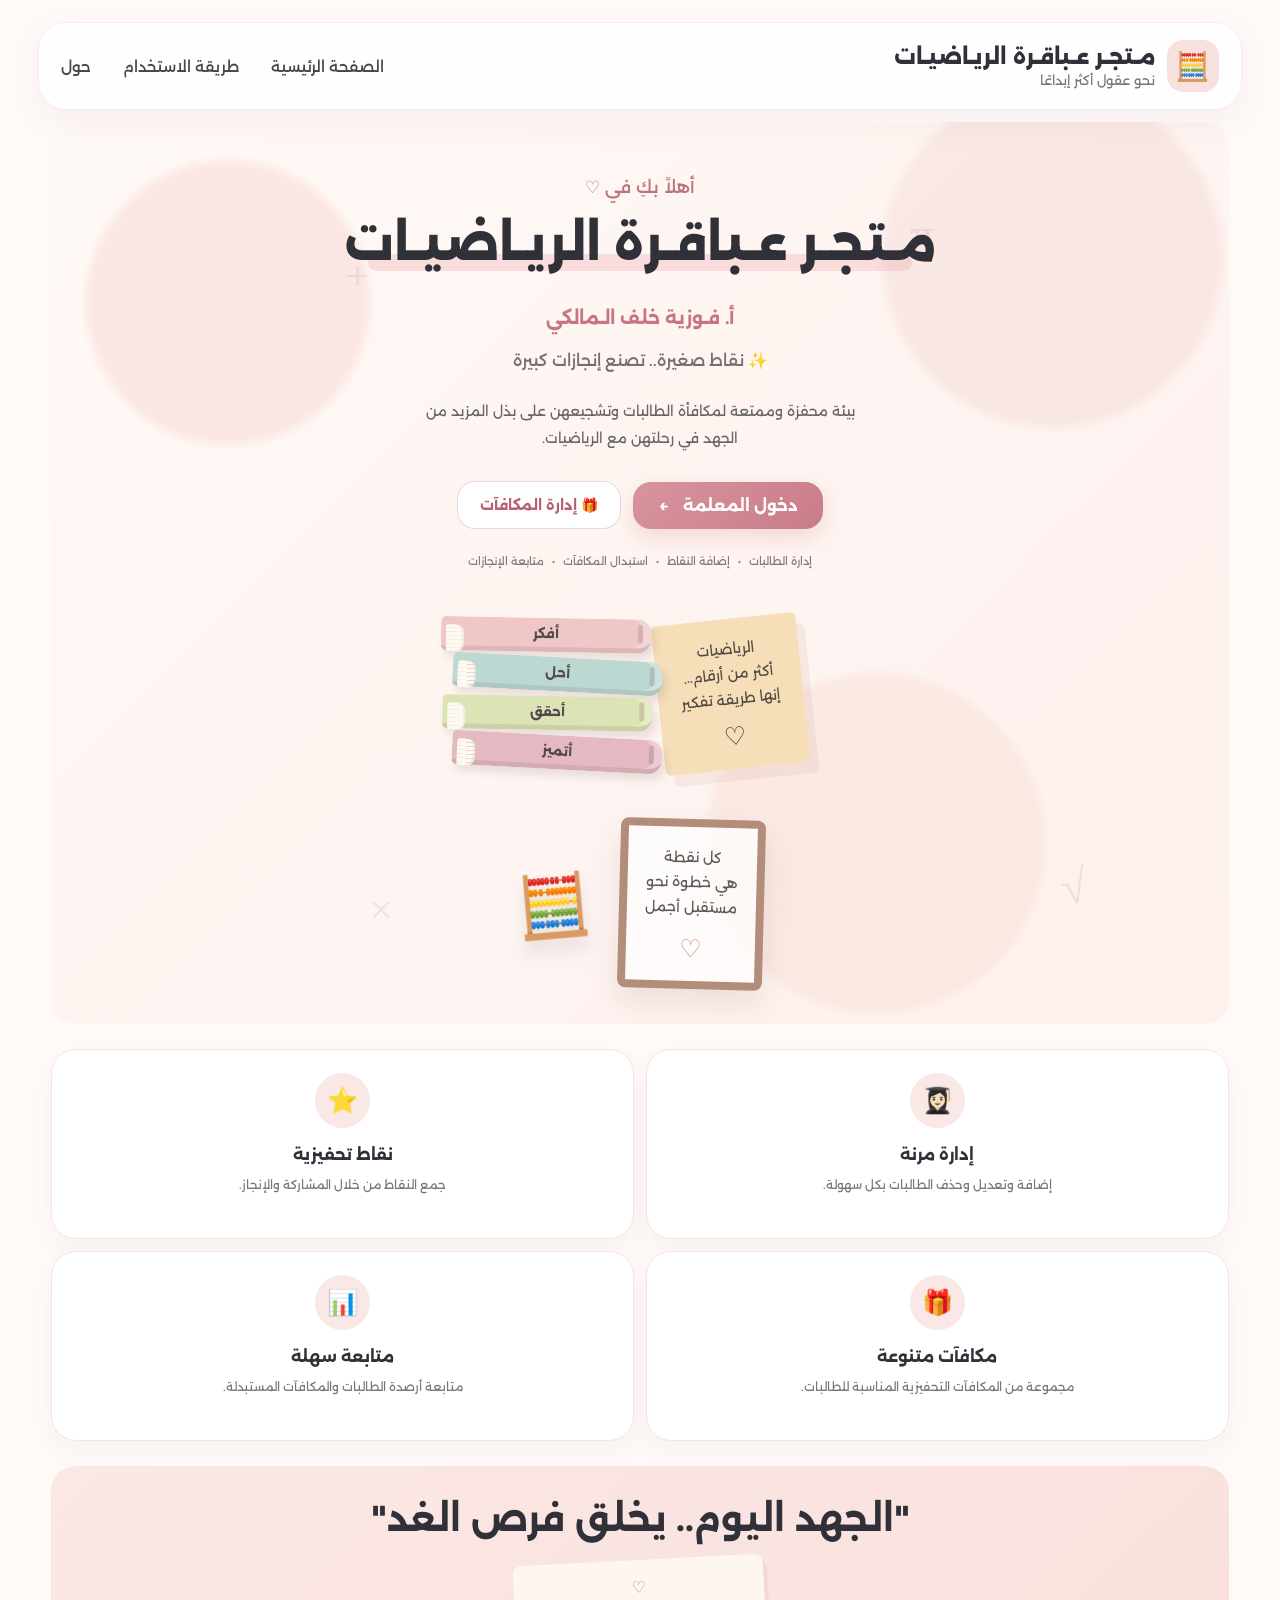
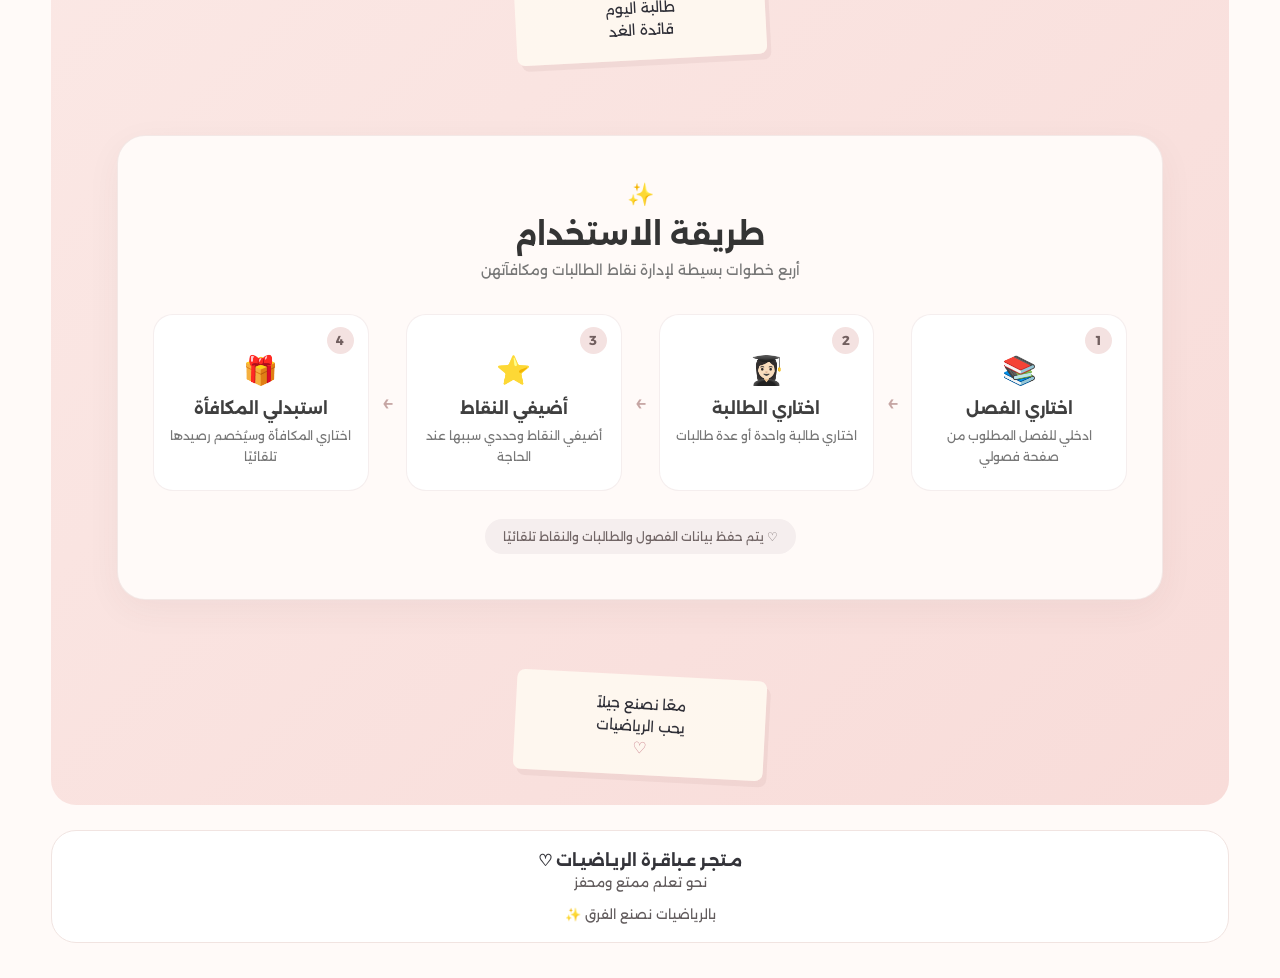
==== commit 247640e4: "name update" ====
--- a/index.html
+++ b/index.html
@@ -9,7 +9,7 @@
         content="width=device-width, initial-scale=1.0"
     >
 
-    <title>عـباقرة الـريـاضيات</title>
+    <title>مـتجـر عـباقـرة الريـاضيـات</title>
 
     <!-- الخط العربي -->
     <link rel="preconnect" href="https://fonts.googleapis.com">
@@ -36,7 +36,7 @@
             <div class="brand-icon">🧮</div>
 
             <div>
-                <h2>عـباقرة الرياضيات</h2>
+                <h2>مـتجـر عـباقـرة الريـاضيـات</h2>
                 <p>نحو عقول أكثر إبداعًا</p>
             </div>
         </div>
@@ -96,7 +96,7 @@
                 </p>
 
                 <h1>
-                     عـباقرة الرياضيات
+                     مـتجـر عـباقـرة الريـاضيـات
                 </h1>
 <p class="teacher-name">أ. فـوزية خلف الـمالكي</p>
                 <h3>
@@ -327,7 +327,7 @@
     <footer>
 
         <div>
-            <strong>عـباقرة الرياضيات ♡</strong>
+            <strong>مـتجـر عـباقـرة الريـاضيـات ♡</strong>
             <p>نحو تعلم ممتع ومحفز</p>
         </div>
 
